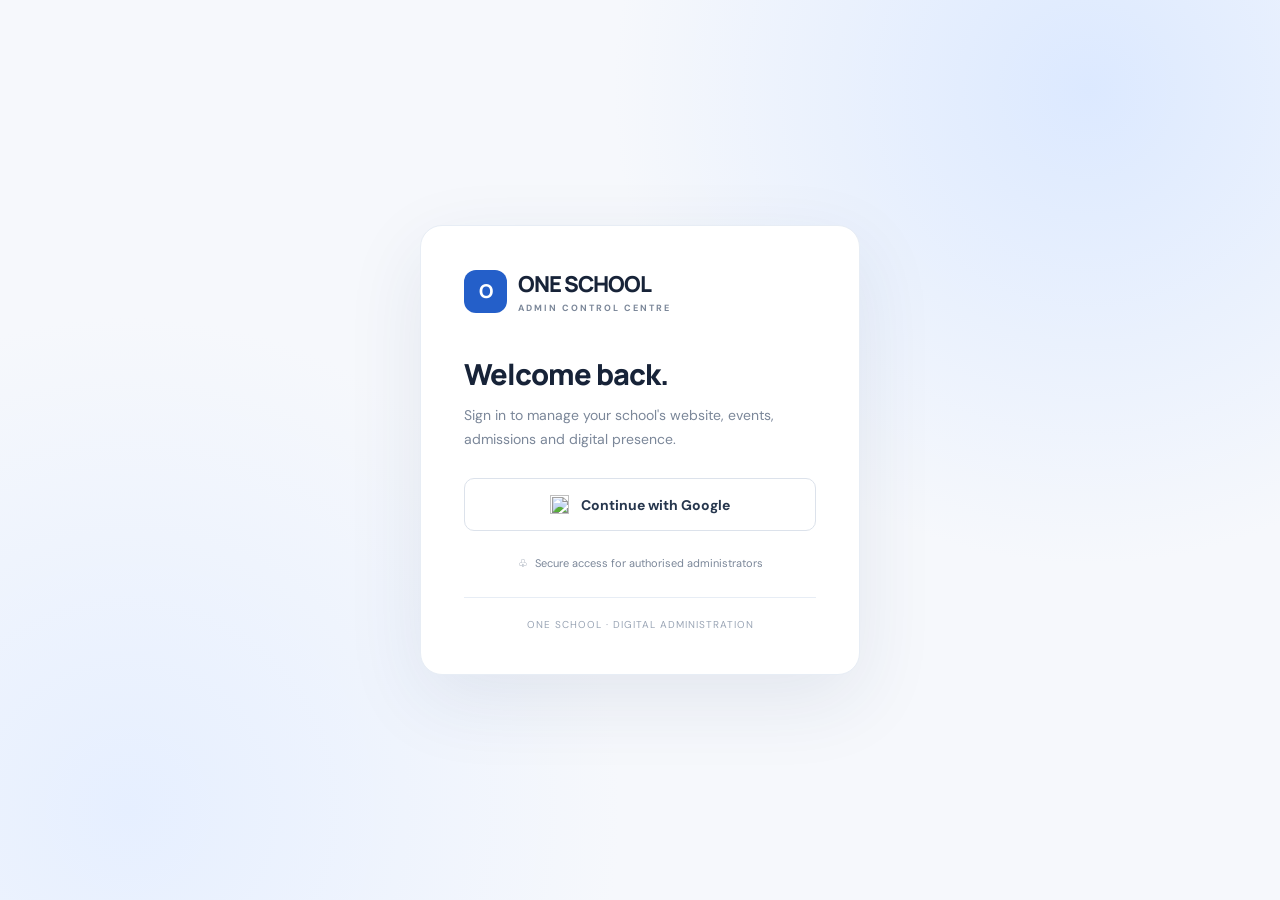
==== admin/index.html @ 5792e5ac "Create index.html" ====
<!DOCTYPE html>
<html lang="en">
<head>
<meta charset="UTF-8">
<meta name="viewport" content="width=device-width, initial-scale=1.0">
<meta name="theme-color" content="#245fc9">
<title>One School | Admin Control Centre</title>

<link rel="preconnect" href="https://fonts.googleapis.com">
<link href="https://fonts.googleapis.com/css2?family=DM+Sans:wght@400;500;600;700;800&family=Manrope:wght@500;600;700;800&display=swap" rel="stylesheet">

<style>
:root {
    --blue:#245fc9;
    --blue2:#3978e8;
    --light:#eaf2ff;
    --bg:#f5f7fb;
    --white:#fff;
    --dark:#172338;
    --muted:#7b8799;
    --border:#e7edf5;
    --green:#159b78;
    --sidebar:265px;
}

* { box-sizing:border-box; margin:0; padding:0; }

body {
    font-family:'DM Sans',sans-serif;
    background:var(--bg);
    color:var(--dark);
}

button { font:inherit; cursor:pointer; }

.hidden { display:none!important; }

/* LOGIN */

#loginScreen {
    min-height:100vh;
    display:flex;
    justify-content:center;
    align-items:center;
    padding:20px;
    background:
      radial-gradient(circle at 85% 10%,#dce9ff,transparent 35%),
      radial-gradient(circle at 10% 90%,#e6efff,transparent 35%),
      #f6f8fc;
}

.login-card {
    background:white;
    width:100%;
    max-width:440px;
    padding:43px;
    border:1px solid var(--border);
    border-radius:22px;
    box-shadow:0 25px 80px rgba(30,55,100,.09);
}

.logo {
    display:flex;
    align-items:center;
    gap:11px;
}

.logo-mark {
    width:43px;
    height:43px;
    background:var(--blue);
    color:white;
    border-radius:12px;
    display:grid;
    place-items:center;
    font-family:Manrope,sans-serif;
    font-weight:800;
    font-size:19px;
}

.logo-name {
    font-family:Manrope,sans-serif;
    font-size:22px;
    font-weight:800;
    letter-spacing:-1px;
}

.logo-caption {
    color:var(--muted);
    font-size:9px;
    letter-spacing:2px;
    margin-top:3px;
    font-weight:700;
}

.login-card h1 {
    font:800 29px Manrope,sans-serif;
    margin-top:40px;
    letter-spacing:-1px;
}

.login-description {
    color:var(--muted);
    font-size:14px;
    line-height:1.7;
    margin:10px 0 27px;
}

.google-btn {
    width:100%;
    height:53px;
    background:white;
    border:1px solid #dce2eb;
    border-radius:10px;
    display:flex;
    justify-content:center;
    align-items:center;
    gap:12px;
    font-size:14px;
    font-weight:700;
    color:#26364d;
    transition:.2s;
}

.google-btn:hover {
    border-color:var(--blue);
    background:#f8faff;
}

.google-btn:disabled {
    opacity:.6;
    cursor:wait;
}

.google-btn img { width:19px;height:19px; }

.login-security {
    display:flex;
    justify-content:center;
    align-items:center;
    gap:7px;
    color:var(--muted);
    font-size:11px;
    margin-top:25px;
}

#loginMessage {
    color:#d33;
    font-size:12px;
    margin-top:15px;
    line-height:1.6;
    text-align:center;
}

.login-footer {
    border-top:1px solid var(--border);
    padding-top:20px;
    margin-top:27px;
    text-align:center;
    color:#9aa5b5;
    font-size:10px;
    letter-spacing:1px;
}

/* APP */

#adminApp { display:none; min-height:100vh; }

.sidebar {
    position:fixed;
    inset:0 auto 0 0;
    width:var(--sidebar);
    background:white;
    border-right:1px solid var(--border);
    z-index:30;
    display:flex;
    flex-direction:column;
    transition:transform .25s;
}

.sidebar-header {
    padding:24px 21px;
    border-bottom:1px solid var(--border);
}

.sidebar-header .logo-mark {
    width:39px;height:39px;
}

.sidebar-header .logo-name { font-size:19px; }

.sidebar-header .logo-caption { font-size:8px; }

.nav-area {
    flex:1;
    overflow-y:auto;
    padding:17px 12px;
}

.nav-heading {
    font-size:10px;
    letter-spacing:1.4px;
    font-weight:800;
    color:#a0aabc;
    padding:17px 12px 9px;
}

.nav-item {
    display:flex;
    align-items:center;
    gap:12px;
    padding:11px 12px;
    border-radius:9px;
    margin-bottom:3px;
    font-size:13px;
    font-weight:600;
    color:#69778c;
    cursor:pointer;
    transition:.2s;
}

.nav-item:hover {
    background:#f5f8fd;
    color:var(--blue);
}

.nav-item.active {
    background:var(--light);
    color:var(--blue);
}

.nav-icon {
    width:21px;
    font-size:17px;
    text-align:center;
}

.sidebar-profile {
    border-top:1px solid var(--border);
    padding:16px;
    display:flex;
    align-items:center;
    gap:10px;
}

.avatar {
    height:39px;
    width:39px;
    border-radius:50%;
    background:var(--light);
    color:var(--blue);
    display:grid;
    place-items:center;
    font-weight:800;
}

.profile-info { flex:1; min-width:0; }

.profile-info strong {
    display:block;
    font-size:12px;
    overflow:hidden;
    text-overflow:ellipsis;
    white-space:nowrap;
}

.profile-info small {
    display:block;
    font-size:10px;
    color:var(--muted);
    margin-top:3px;
    text-transform:capitalize;
}

.logout-btn {
    border:0;
    background:none;
    font-size:19px;
    color:#8a96a8;
}

/* MAIN */

.main {
    margin-left:var(--sidebar);
    min-height:100vh;
}

.topbar {
    position:sticky;
    top:0;
    height:72px;
    background:rgba(255,255,255,.96);
    backdrop-filter:blur(12px);
    border-bottom:1px solid var(--border);
    display:flex;
    justify-content:space-between;
    align-items:center;
    padding:0 32px;
    z-index:15;
}

.topbar-left {
    display:flex;
    align-items:center;
    gap:15px;
}

.page-title {
    font:800 17px Manrope,sans-serif;
}

.topbar-right {
    display:flex;
    align-items:center;
    gap:14px;
}

.connection {
    display:flex;
    align-items:center;
    gap:7px;
    background:#eaf8f3;
    color:var(--green);
    padding:8px 12px;
    border-radius:30px;
    font-size:11px;
    font-weight:700;
}

.connection-dot {
    width:7px;height:7px;
    background:var(--green);
    border-radius:50%;
}

.menu-btn {
    display:none;
    border:0;
    background:none;
    font-size:23px;
}

.content {
    max-width:1500px;
    padding:32px;
    margin:auto;
}

.page { display:none; }
.page.active { display:block; }

.welcome {
    display:flex;
    justify-content:space-between;
    align-items:center;
    gap:20px;
    margin-bottom:28px;
}

.welcome h1 {
    font:800 26px Manrope,sans-serif;
    letter-spacing:-1px;
}

.welcome p {
    color:var(--muted);
    font-size:13px;
    margin-top:7px;
}

.date-box {
    background:white;
    border:1px solid var(--border);
    padding:11px 15px;
    border-radius:9px;
    color:var(--muted);
    font-size:12px;
}

/* DASHBOARD */

.stats {
    display:grid;
    grid-template-columns:repeat(4,1fr);
    gap:16px;
    margin-bottom:22px;
}

.stat-card {
    background:white;
    border:1px solid var(--border);
    border-radius:13px;
    padding:20px;
}

.stat-head {
    display:flex;
    justify-content:space-between;
    align-items:center;
    color:var(--muted);
    font-size:12px;
}

.stat-icon {
    width:39px;height:39px;
    display:grid;
    place-items:center;
    border-radius:10px;
    background:var(--light);
    font-size:18px;
}

.stat-card h2 {
    font:800 25px Manrope,sans-serif;
    margin-top:19px;
}

.stat-card p {
    color:var(--muted);
    font-size:11px;
    margin-top:5px;
}

.panel {
    background:white;
    border:1px solid var(--border);
    border-radius:13px;
    padding:23px;
    margin-bottom:20px;
}

.panel-title {
    font:800 16px Manrope,sans-serif;
}

.panel-subtitle {
    color:var(--muted);
    font-size:12px;
    margin-top:6px;
    line-height:1.6;
}

.quick-grid {
    display:grid;
    grid-template-columns:repeat(4,1fr);
    gap:13px;
    margin-top:21px;
}

.quick-action {
    text-align:left;
    background:white;
    border:1px solid var(--border);
    border-radius:10px;
    padding:17px;
    transition:.2s;
}

.quick-action:hover {
    border-color:var(--blue);
    transform:translateY(-2px);
}

.quick-action .symbol {
    font-size:23px;
    margin-bottom:13px;
}

.quick-action strong {
    display:block;
    font-size:13px;
}

.quick-action small {
    display:block;
    color:var(--muted);
    font-size:11px;
    margin-top:5px;
}

.welcome-banner {
    background:linear-gradient(115deg,#174b9e,#3978e8);
    color:white;
    padding:26px;
    border-radius:14px;
    margin-bottom:22px;
    display:flex;
    justify-content:space-between;
    align-items:center;
    gap:15px;
}

.welcome-banner h2 {
    font:800 20px Manrope,sans-serif;
}

.welcome-banner p {
    font-size:12px;
    opacity:.85;
    margin-top:8px;
    line-height:1.6;
}

.banner-symbol {
    font-size:47px;
    opacity:.8;
}

/* MODULES */

.module-header {
    display:flex;
    justify-content:space-between;
    align-items:flex-start;
    gap:15px;
    margin-bottom:20px;
}

.module-header h1 {
    font:800 24px Manrope,sans-serif;
}

.module-header p {
    color:var(--muted);
    font-size:13px;
    margin-top:7px;
    line-height:1.6;
}

.module-info {
    background:#f7f9fc;
    border:1px dashed #cbd6e6;
    padding:35px 20px;
    border-radius:12px;
    text-align:center;
    margin-top:20px;
}

.module-info .symbol {
    font-size:35px;
    margin-bottom:13px;
}

.module-info h3 {
    font:700 16px Manrope,sans-serif;
    margin-bottom:8px;
}

.module-info p {
    color:var(--muted);
    font-size:12px;
    line-height:1.7;
    max-width:490px;
    margin:auto;
}

.module-tag {
    display:inline-block;
    background:var(--light);
    color:var(--blue);
    padding:6px 10px;
    border-radius:6px;
    font-size:10px;
    font-weight:800;
    margin-top:15px;
}

.overlay {
    display:none;
}

/* TOAST */

#toast {
    position:fixed;
    bottom:25px;
    right:25px;
    z-index:100;
    background:#172338;
    color:white;
    padding:13px 18px;
    border-radius:9px;
    font-size:12px;
    opacity:0;
    transform:translateY(10px);
    transition:.2s;
    pointer-events:none;
}

#toast.show {
    opacity:1;
    transform:translateY(0);
}

@media(max-width:1100px) {
    .stats { grid-template-columns:repeat(2,1fr); }
    .quick-grid { grid-template-columns:repeat(2,1fr); }
}

@media(max-width:760px) {
    .sidebar {
        transform:translateX(-100%);
    }

    .sidebar.open {
        transform:translateX(0);
    }

    .overlay.show {
        display:block;
        position:fixed;
        inset:0;
        background:rgba(15,25,45,.45);
        z-index:25;
    }

    .main { margin-left:0; }

    .menu-btn { display:block; }

    .topbar { padding:0 16px; }

    .content { padding:22px 15px; }

    .welcome {
        flex-direction:column;
        align-items:flex-start;
    }

    .welcome h1 { font-size:23px; }

    .stats { gap:10px; }

    .stat-card { padding:15px; }

    .stat-card h2 { font-size:21px; }

    .quick-grid { gap:9px; }

    .quick-action { padding:13px; }

    .login-card { padding:30px 22px; }
}

@media(max-width:390px) {
    .stats { grid-template-columns:1fr; }
    .quick-grid { grid-template-columns:1fr 1fr; }
    .connection { font-size:9px;padding:7px; }
}
</style>
</head>

<body>

<!-- LOGIN -->

<section id="loginScreen">

    <div class="login-card">

        <div class="logo">
            <div class="logo-mark">O</div>
            <div>
                <div class="logo-name">ONE SCHOOL</div>
                <div class="logo-caption">ADMIN CONTROL CENTRE</div>
            </div>
        </div>

        <h1>Welcome back.</h1>

        <p class="login-description">
            Sign in to manage your school's website,
            events, admissions and digital presence.
        </p>

        <button class="google-btn" id="googleLogin">
            <img src="https://www.gstatic.com/firebasejs/ui/2.0.0/images/auth/google.svg" alt="">
            Continue with Google
        </button>

        <div id="loginMessage" role="alert"></div>

        <div class="login-security">
            <span>♧</span>
            Secure access for authorised administrators
        </div>

        <div class="login-footer">
            ONE SCHOOL · DIGITAL ADMINISTRATION
        </div>

    </div>

</section>


<!-- ADMIN APPLICATION -->

<div id="adminApp">

    <div class="overlay" id="overlay"></div>

    <aside class="sidebar" id="sidebar">

        <div class="sidebar-header">
            <div class="logo">
                <div class="logo-mark">O</div>
                <div>
                    <div class="logo-name">ONE SCHOOL</div>
                    <div class="logo-caption">ADMIN CONTROL CENTRE</div>
                </div>
            </div>
        </div>

        <nav class="nav-area">

            <div class="nav-heading">Overview</div>

            <div class="nav-item active" data-page="dashboard">
                <span class="nav-icon">▦</span> Dashboard
            </div>

            <div class="nav-heading">Website Management</div>

            <div class="nav-item" data-page="homepage">
                <span class="nav-icon">⌂</span> Homepage Manager
            </div>

            <div class="nav-item" data-page="banners">
                <span class="nav-icon">▧</span> Banners & Sliders
            </div>

            <div class="nav-item" data-page="events">
                <span class="nav-icon">◷</span> Events Manager
            </div>

            <div class="nav-item" data-page="gallery">
                <span class="nav-icon">▤</span> Photo & Video Gallery
            </div>

            <div class="nav-item" data-page="about">
                <span class="nav-icon">◎</span> About School
            </div>

            <div class="nav-item" data-page="academics">
                <span class="nav-icon">▣</span> Academics
            </div>

            <div class="nav-item" data-page="facilities">
                <span class="nav-icon">⌂</span> Facilities
            </div>

            <div class="nav-item" data-page="admissions">
                <span class="nav-icon">✎</span> Admissions
            </div>

            <div class="nav-item" data-page="staff">
                <span class="nav-icon">♙</span> Staff & Leadership
            </div>

            <div class="nav-item" data-page="announcements">
                <span class="nav-icon">◉</span> Announcements
            </div>

            <div class="nav-heading">Administration</div>

            <div class="nav-item" data-page="enquiries">
                <span class="nav-icon">✉</span> Enquiries
            </div>

            <div class="nav-item" data-page="contact">
                <span class="nav-icon">☎</span> Contact Details
            </div>

            <div class="nav-item" data-page="settings">
                <span class="nav-icon">⚙</span> Website Settings
            </div>

            <div class="nav-item" data-page="admins">
                <span class="nav-icon">♙</span> Admin & Permissions
            </div>

        </nav>

        <div class="sidebar-profile">

            <div class="avatar" id="avatar">A</div>

            <div class="profile-info">
                <strong id="adminName">Administrator</strong>
                <small id="adminRole">Super Admin</small>
            </div>

            <button class="logout-btn" id="logoutBtn" title="Sign out">
                ↪
            </button>

        </div>

    </aside>


    <main class="main">

        <header class="topbar">

            <div class="topbar-left">
                <button class="menu-btn" id="menuBtn">☰</button>
                <div class="page-title" id="pageTitle">Dashboard</div>
            </div>

            <div class="topbar-right">
                <div class="connection">
                    <span class="connection-dot"></span>
                    Firebase Connected
                </div>
            </div>

        </header>


        <div class="content">

            <!-- DASHBOARD -->

            <section class="page active" id="page-dashboard">

                <div class="welcome">
                    <div>
                        <h1 id="welcomeText">Welcome, Administrator.</h1>
                        <p>Here is your One School digital control centre.</p>
                    </div>

                    <div class="date-box" id="todayDate"></div>
                </div>

                <div class="welcome-banner">
                    <div>
                        <h2>Your school. Your digital command centre.</h2>
                        <p>
                            Manage website content, photographs, events,
                            admissions and announcements from one place.
                        </p>
                    </div>
                    <div class="banner-symbol">✦</div>
                </div>

                <div class="stats">

                    <div class="stat-card">
                        <div class="stat-head">
                            Website Modules
                            <span class="stat-icon">▦</span>
                        </div>
                        <h2>15</h2>
                        <p>Management sections planned</p>
                    </div>

                    <div class="stat-card">
                        <div class="stat-head">
                            Published Events
                            <span class="stat-icon">◷</span>
                        </div>
                        <h2>—</h2>
                        <p>Live database count not connected yet</p>
                    </div>

                    <div class="stat-card">
                        <div class="stat-head">
                            Applications
                            <span class="stat-icon">✉</span>
                        </div>
                        <h2>—</h2>
                        <p>Live database count not connected yet</p>
                    </div>

                    <div class="stat-card">
                        <div class="stat-head">
                            Administrator
                            <span class="stat-icon">♙</span>
                        </div>
                        <h2 style="font-size:18px">Verified</h2>
                        <p>Google identity and role verified</p>
                    </div>

                </div>

                <div class="panel">

                    <div class="panel-title">Quick Actions</div>
                    <div class="panel-subtitle">
                        Access your frequently used management modules.
                    </div>

                    <div class="quick-grid">

                        <button class="quick-action" data-open="homepage">
                            <div class="symbol">⌂</div>
                            <strong>Edit Homepage</strong>
                            <small>Manage homepage content</small>
                        </button>

                        <button class="quick-action" data-open="banners">
                            <div class="symbol">▧</div>
                            <strong>Add Banner</strong>
                            <small>Manage website sliders</small>
                        </button>

                        <button class="quick-action" data-open="events">
                            <div class="symbol">◷</div>
                            <strong>Add Event</strong>
                            <small>Publish school events</small>
                        </button>

                        <button class="quick-action" data-open="gallery">
                            <div class="symbol">▤</div>
                            <strong>Photo Gallery</strong>
                            <small>Manage photographs</small>
                        </button>

                    </div>

                </div>

                <div class="panel">
                    <div class="panel-title">Website Control Status</div>
                    <div class="panel-subtitle">
                        The admin foundation is active. Each content module
                        will be connected to Firestore as we develop it.
                    </div>

                    <div class="module-info">
                        <div class="symbol">⚙</div>
                        <h3>Admin foundation is ready</h3>
                        <p>
                            Your administrator identity is verified.
                            The next stage is connecting individual website
                            managers to the database.
                        </p>
                    </div>
                </div>

            </section>


            <!-- MODULES -->

            <section class="page" id="page-homepage">
                <div class="module-header">
                    <div>
                        <h1>Homepage Manager</h1>
                        <p>Control the content displayed on the public homepage.</p>
                    </div>
                </div>
                <div class="panel">
                    <div class="module-info">
                        <div class="symbol">⌂</div>
                        <h3>Homepage Content Control</h3>
                        <p>Hero heading, description, banner, sliders, about section,
                        principal's message, featured facilities and section ordering.</p>
                        <span class="module-tag">NEXT DEVELOPMENT MODULE</span>
                    </div>
                </div>
            </section>

            <section class="page" id="page-banners">
                <div class="module-header">
                    <div>
                        <h1>Banners & Sliders</h1>
                        <p>Manage promotional banners across the website.</p>
                    </div>
                </div>
                <div class="panel">
                    <div class="module-info">
                        <div class="symbol">▧</div>
                        <h3>Banner Management</h3>
                        <p>Upload images through ImgBB, add headings, links,
                        descriptions, ordering and publication status.</p>
                        <span class="module-tag">IMG BB INTEGRATION PLANNED</span>
                    </div>
                </div>
            </section>

            <section class="page" id="page-events">
                <div class="module-header">
                    <div>
                        <h1>Events Manager</h1>
                        <p>Create, edit and publish school events.</p>
                    </div>
                </div>
                <div class="panel">
                    <div class="module-info">
                        <div class="symbol">◷</div>
                        <h3>School Events</h3>
                        <p>Event title, description, date, venue, banner,
                        multiple photographs and publication status.</p>
                    </div>
                </div>
            </section>

            <section class="page" id="page-gallery">
                <div class="module-header">
                    <div>
                        <h1>Photo & Video Gallery</h1>
                        <p>Organise school memories and activities.</p>
                    </div>
                </div>
                <div class="panel">
                    <div class="module-info">
                        <div class="symbol">▤</div>
                        <h3>Gallery Management</h3>
                        <p>Create albums, upload photographs, add captions,
                        categories and video links.</p>
                    </div>
                </div>
            </section>

            <section class="page" id="page-about">
                <div class="module-header">
                    <div>
                        <h1>About School</h1>
                        <p>Manage your school's identity and introduction.</p>
                    </div>
                </div>
                <div class="panel">
                    <div class="module-info">
                        <div class="symbol">◎</div>
                        <h3>About One School</h3>
                        <p>History, vision, mission, chairman's message,
                        principal's message and leadership information.</p>
                    </div>
                </div>
            </section>

            <section class="page" id="page-academics">
                <div class="module-header">
                    <div>
                        <h1>Academics Manager</h1>
                        <p>Manage curriculum and academic information.</p>
                    </div>
                </div>
                <div class="panel">
                    <div class="module-info">
                        <div class="symbol">▣</div>
                        <h3>Academic Programmes</h3>
                        <p>Classes, grades, curriculum, subjects,
                        programmes and examination information.</p>
                    </div>
                </div>
            </section>

            <section class="page" id="page-facilities">
                <div class="module-header">
                    <div>
                        <h1>Facilities Manager</h1>
                        <p>Showcase your school's infrastructure.</p>
                    </div>
                </div>
                <div class="panel">
                    <div class="module-info">
                        <div class="symbol">⌂</div>
                        <h3>School Facilities</h3>
                        <p>Classrooms, laboratories, library, sports,
                        transport and other facilities with photographs.</p>
                    </div>
                </div>
            </section>

            <section class="page" id="page-admissions">
                <div class="module-header">
                    <div>
                        <h1>Admissions Manager</h1>
                        <p>Control the public admission information.</p>
                    </div>
                </div>
                <div class="panel">
                    <div class="module-info">
                        <div class="symbol">✎</div>
                        <h3>Admission Settings</h3>
                        <p>Academic year, eligibility, important dates,
                        application instructions and form settings.</p>
                    </div>
                </div>
            </section>

            <section class="page" id="page-staff">
                <div class="module-header">
                    <div>
                        <h1>Staff & Leadership</h1>
                        <p>Manage school leadership and staff profiles.</p>
                    </div>
                </div>
                <div class="panel">
                    <div class="module-info">
                        <div class="symbol">♙</div>
                        <h3>Staff Profiles</h3>
                        <p>Names, photographs, designations,
                        qualifications and display order.</p>
                    </div>
                </div>
            </section>

            <section class="page" id="page-announcements">
                <div class="module-header">
                    <div>
                        <h1>Announcements</h1>
                        <p>Publish important school communications.</p>
                    </div>
                </div>
                <div class="panel">
                    <div class="module-info">
                        <div class="symbol">◉</div>
                        <h3>School Notices & Circulars</h3>
                        <p>Holiday notices, examination announcements,
                        circulars and important updates.</p>
                    </div>
                </div>
            </section>

            <section class="page" id="page-enquiries">
                <div class="module-header">
                    <div>
                        <h1>Enquiries & Applications</h1>
                        <p>Manage parent enquiries and admission applications.</p>
                    </div>
                </div>
                <div class="panel">
                    <div class="module-info">
                        <div class="symbol">✉</div>
                        <h3>Enquiry Management</h3>
                        <p>Application records, parent contact information,
                        follow-up status and admission progress.</p>
                    </div>
                </div>
            </section>

            <section class="page" id="page-contact">
                <div class="module-header">
                    <div>
                        <h1>Contact Details</h1>
                        <p>Manage public school contact information.</p>
                    </div>
                </div>
                <div class="panel">
                    <div class="module-info">
                        <div class="symbol">☎</div>
                        <h3>School Contact Information</h3>
                        <p>Address, telephone, email, map location,
                        office timings and social media links.</p>
                    </div>
                </div>
            </section>

            <section class="page" id="page-settings">
                <div class="module-header">
                    <div>
                        <h1>Website Settings</h1>
                        <p>Manage global website configuration.</p>
                    </div>
                </div>
                <div class="panel">
                    <div class="module-info">
                        <div class="symbol">⚙</div>
                        <h3>Global Settings</h3>
                        <p>School logo, website title, SEO, footer,
                        favicon and social sharing information.</p>
                    </div>
                </div>
            </section>

            <section class="page" id="page-admins">
                <div class="module-header">
                    <div>
                        <h1>Admin & Permissions</h1>
                        <p>Manage authorised administrators.</p>
                    </div>
                </div>
                <div class="panel">
                    <div class="module-info">
                        <div class="symbol">♙</div>
                        <h3>Administrator Access</h3>
                        <p>Super Admin, Principal, Office Admin,
                        Content Editor and permissions.</p>
                    </div>
                </div>
            </section>

        </div>
    </main>

</div>

<div id="toast"></div>


<!-- FIREBASE AUTHENTICATION -->

<script type="module">

import {
    GoogleAuthProvider,
    signInWithPopup,
    signInWithRedirect,
    getRedirectResult,
    setPersistence,
    browserLocalPersistence,
    onAuthStateChanged,
    signOut
} from "https://www.gstatic.com/firebasejs/12.1.0/firebase-auth.js";

import {
    doc,
    getDoc
} from "https://www.gstatic.com/firebasejs/12.1.0/firebase-firestore.js";

import { auth, db } from "../firebase.js";

const ADMIN_EMAIL = "admin.svtbest@gmail.com";

const provider = new GoogleAuthProvider();
provider.setCustomParameters({
    login_hint: ADMIN_EMAIL
});

const loginScreen = document.getElementById("loginScreen");
const adminApp = document.getElementById("adminApp");
const loginButton = document.getElementById("googleLogin");
const loginMessage = document.getElementById("loginMessage");

let authReady = false;
let verificationRunning = false;
let verificationUserId = null;

function showLogin() {
    loginScreen.style.display = "flex";
    adminApp.style.display = "none";
}

function showApp() {
    loginScreen.style.display = "none";
    adminApp.style.display = "block";
}

function showError(message) {
    loginMessage.textContent = message;
}

function toast(message) {
    const el = document.getElementById("toast");
    el.textContent = message;
    el.classList.add("show");

    setTimeout(() => el.classList.remove("show"), 2800);
}

async function verifyAdmin(user) {

    if (!user || !user.email) {
        throw new Error("Unable to identify your Google account.");
    }

    if (user.email.toLowerCase() !== ADMIN_EMAIL) {
        throw new Error(
            "Access denied. Only " + ADMIN_EMAIL + " is authorised."
        );
    }

    const profileRef = doc(db, "users", user.uid);
    const profileSnap = await getDoc(profileRef);

    if (!profileSnap.exists()) {
        throw new Error(
            "Your Google account is not registered as an administrator. " +
            "Ask the database administrator to create your users/" +
            user.uid + " profile."
        );
    }

    const profile = profileSnap.data();

    if (
        profile.email &&
        profile.email.toLowerCase() !== ADMIN_EMAIL
    ) {
        throw new Error("Administrator email does not match.");
    }

    if (profile.role !== "super_admin") {
        throw new Error("Super Admin permission is required.");
    }

    if (profile.isActive !== true) {
        throw new Error("This administrator account is inactive.");
    }

    return profile;
}

function renderAdmin(user, profile) {

    const name = profile.name || "School Administrator";

    document.getElementById("adminName").textContent = name;
    document.getElementById("adminRole").textContent = "Super Admin";
    document.getElementById("avatar").textContent =
        name.charAt(0).toUpperCase();

    document.getElementById("welcomeText").textContent =
        "Welcome, " + name + ".";

    showApp();
}

async function rejectSession(message) {

    showLogin();
    showError(message);

    if (auth.currentUser) {
        await signOut(auth).catch(console.error);
    }
}


// GOOGLE LOGIN

loginButton.addEventListener("click", async () => {

    loginButton.disabled = true;
    loginButton.innerHTML = "Connecting to Google...";
    showError("");

    try {

        await setPersistence(auth, browserLocalPersistence);

        await signInWithPopup(auth, provider);

        // onAuthStateChanged verifies the account and opens dashboard.

    } catch (error) {

        console.error("Google sign-in:", error);

        if (
            error.code === "auth/popup-blocked" ||
            error.code === "auth/operation-not-supported-in-this-environment"
        ) {
            try {
                await signInWithRedirect(auth, provider);
                return;
            } catch (redirectError) {
                console.error(redirectError);
                showError(redirectError.message);
            }
        } else if (error.code === "auth/popup-closed-by-user") {
            showError("Sign-in was cancelled. Please try again.");
        } else {
            showError(error.message || "Google login failed.");
        }

    } finally {

        loginButton.disabled = false;

        loginButton.innerHTML = `
            <img src="https://www.gstatic.com/firebasejs/ui/2.0.0/images/auth/google.svg" alt="">
            Continue with Google
        `;

    }

});


// HANDLE REDIRECT LOGIN RESULT

try {
    await getRedirectResult(auth);
} catch (error) {
    console.error("Google redirect result:", error);
    showError(error.message || "Google login failed.");
}


// RESTORE EXISTING LOGIN SESSION

onAuthStateChanged(auth, async (user) => {

    if (!user) {
        verificationUserId = null;
        verificationRunning = false;
        showLogin();
        return;
    }

    if (verificationUserId === user.uid && verificationRunning) {
        return;
    }

    verificationUserId = user.uid;
    verificationRunning = true;

    loginButton.disabled = true;

    try {

        const profile = await verifyAdmin(user);

        // Ensure the same account is still signed in.
        if (auth.currentUser?.uid !== user.uid) return;

        renderAdmin(user, profile);

    } catch (error) {

        console.error("Admin verification:", error);

        if (auth.currentUser?.uid === user.uid) {
            await rejectSession(error.message);
        }

    } finally {

        verificationRunning = false;
        authReady = true;
        loginButton.disabled = false;

    }

});


// LOGOUT

document.getElementById("logoutBtn").addEventListener("click", async () => {

    try {

        await signOut(auth);
        showLogin();
        toast("You have signed out.");

    } catch (error) {

        console.error(error);
        toast("Unable to sign out. Try again.");

    }

});


// PAGE NAVIGATION

const titles = {
    dashboard:"Dashboard",
    homepage:"Homepage Manager",
    banners:"Banners & Sliders",
    events:"Events Manager",
    gallery:"Photo & Video Gallery",
    about:"About School",
    academics:"Academics Manager",
    facilities:"Facilities Manager",
    admissions:"Admissions Manager",
    staff:"Staff & Leadership",
    announcements:"Announcements",
    enquiries:"Enquiries & Applications",
    contact:"Contact Details",
    settings:"Website Settings",
    admins:"Admin & Permissions"
};

function openPage(name) {

    if (!auth.currentUser) return;

    document.querySelectorAll(".page").forEach(page => {
        page.classList.toggle(
            "active",
            page.id === "page-" + name
        );
    });

    document.querySelectorAll(".nav-item").forEach(item => {
        item.classList.toggle(
            "active",
            item.dataset.page === name
        );
    });

    document.getElementById("pageTitle").textContent =
        titles[name] || "Dashboard";

    closeSidebar();

}

document.querySelectorAll(".nav-item").forEach(item => {

    item.addEventListener("click", () => {
        openPage(item.dataset.page);
    });

});

document.querySelectorAll("[data-open]").forEach(button => {

    button.addEventListener("click", () => {
        openPage(button.dataset.open);
    });

});


// MOBILE SIDEBAR

function closeSidebar() {
    document.getElementById("sidebar").classList.remove("open");
    document.getElementById("overlay").classList.remove("show");
}

document.getElementById("menuBtn").addEventListener("click", () => {
    document.getElementById("sidebar").classList.add("open");
    document.getElementById("overlay").classList.add("show");
});

document.getElementById("overlay").addEventListener("click", closeSidebar);


// DATE

document.getElementById("todayDate").textContent =
    new Date().toLocaleDateString("en-IN", {
        weekday:"long",
        day:"numeric",
        month:"long",
        year:"numeric"
    });

</script>

</body>
</html>
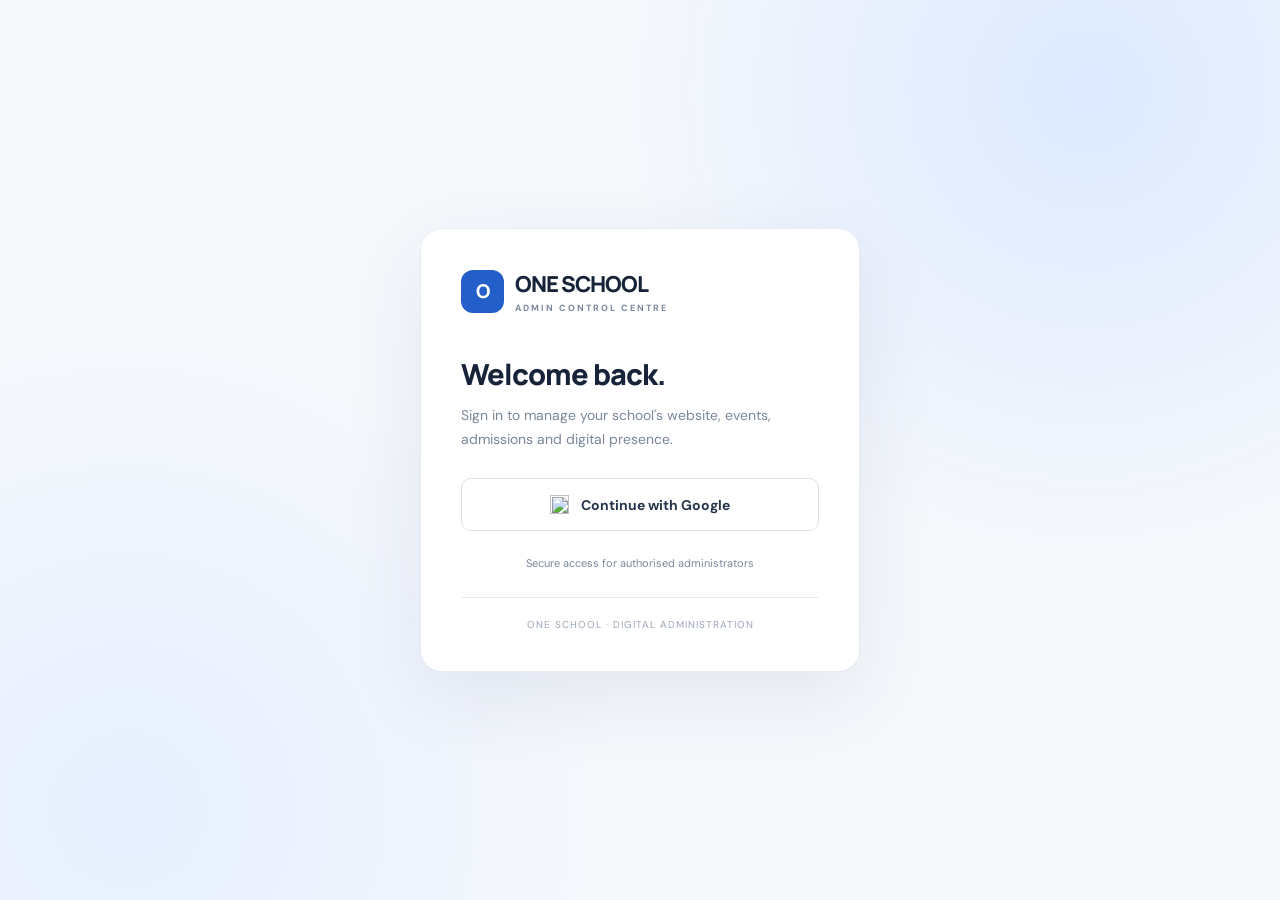
==== commit 590777a2: "Update index.html" ====
--- a/admin/index.html
+++ b/admin/index.html
@@ -12,1535 +12,641 @@
 
 <style>
 :root {
-    --blue:#245fc9;
-    --blue2:#3978e8;
-    --light:#eaf2ff;
-    --bg:#f5f7fb;
-    --white:#fff;
-    --dark:#172338;
-    --muted:#7b8799;
-    --border:#e7edf5;
-    --green:#159b78;
-    --sidebar:265px;
-}
-
-* { box-sizing:border-box; margin:0; padding:0; }
-
-body {
-    font-family:'DM Sans',sans-serif;
-    background:var(--bg);
-    color:var(--dark);
-}
-
-button { font:inherit; cursor:pointer; }
-
-.hidden { display:none!important; }
+  --blue:#245fc9;
+  --blue2:#3978e8;
+  --light:#eaf2ff;
+  --bg:#f5f7fb;
+  --white:#fff;
+  --dark:#172338;
+  --muted:#7b8799;
+  --border:#e7edf5;
+  --green:#159b78;
+  --red:#d33;
+  --sidebar:260px;
+}
+*{box-sizing:border-box;margin:0;padding:0}
+body{font-family:'DM Sans',sans-serif;background:var(--bg);color:var(--dark)}
+button{font:inherit;cursor:pointer}
+.hidden{display:none!important}
 
 /* LOGIN */
-
-#loginScreen {
-    min-height:100vh;
-    display:flex;
-    justify-content:center;
-    align-items:center;
-    padding:20px;
-    background:
-      radial-gradient(circle at 85% 10%,#dce9ff,transparent 35%),
-      radial-gradient(circle at 10% 90%,#e6efff,transparent 35%),
-      #f6f8fc;
-}
-
-.login-card {
-    background:white;
-    width:100%;
-    max-width:440px;
-    padding:43px;
-    border:1px solid var(--border);
-    border-radius:22px;
-    box-shadow:0 25px 80px rgba(30,55,100,.09);
-}
-
-.logo {
-    display:flex;
-    align-items:center;
-    gap:11px;
-}
-
-.logo-mark {
-    width:43px;
-    height:43px;
-    background:var(--blue);
-    color:white;
-    border-radius:12px;
-    display:grid;
-    place-items:center;
-    font-family:Manrope,sans-serif;
-    font-weight:800;
-    font-size:19px;
-}
-
-.logo-name {
-    font-family:Manrope,sans-serif;
-    font-size:22px;
-    font-weight:800;
-    letter-spacing:-1px;
-}
-
-.logo-caption {
-    color:var(--muted);
-    font-size:9px;
-    letter-spacing:2px;
-    margin-top:3px;
-    font-weight:700;
-}
-
-.login-card h1 {
-    font:800 29px Manrope,sans-serif;
-    margin-top:40px;
-    letter-spacing:-1px;
-}
-
-.login-description {
-    color:var(--muted);
-    font-size:14px;
-    line-height:1.7;
-    margin:10px 0 27px;
-}
-
-.google-btn {
-    width:100%;
-    height:53px;
-    background:white;
-    border:1px solid #dce2eb;
-    border-radius:10px;
-    display:flex;
-    justify-content:center;
-    align-items:center;
-    gap:12px;
-    font-size:14px;
-    font-weight:700;
-    color:#26364d;
-    transition:.2s;
-}
-
-.google-btn:hover {
-    border-color:var(--blue);
-    background:#f8faff;
-}
-
-.google-btn:disabled {
-    opacity:.6;
-    cursor:wait;
-}
-
-.google-btn img { width:19px;height:19px; }
-
-.login-security {
-    display:flex;
-    justify-content:center;
-    align-items:center;
-    gap:7px;
-    color:var(--muted);
-    font-size:11px;
-    margin-top:25px;
-}
-
-#loginMessage {
-    color:#d33;
-    font-size:12px;
-    margin-top:15px;
-    line-height:1.6;
-    text-align:center;
-}
-
-.login-footer {
-    border-top:1px solid var(--border);
-    padding-top:20px;
-    margin-top:27px;
-    text-align:center;
-    color:#9aa5b5;
-    font-size:10px;
-    letter-spacing:1px;
+#loginScreen{
+  min-height:100vh;display:flex;justify-content:center;
+  align-items:center;padding:20px;
+  background:radial-gradient(circle at 85% 10%,#dce9ff,transparent 35%),
+  radial-gradient(circle at 10% 90%,#e6efff,transparent 35%),#f6f8fc;
+}
+.login-card{
+  background:white;width:100%;max-width:440px;padding:40px;
+  border:1px solid var(--border);border-radius:22px;
+  box-shadow:0 25px 80px rgba(30,55,100,.09);
+}
+.logo{display:flex;align-items:center;gap:11px}
+.logo-mark{
+  width:43px;height:43px;background:var(--blue);color:white;
+  border-radius:12px;display:grid;place-items:center;
+  font-family:Manrope;font-weight:800;font-size:19px;
+}
+.logo-name{font-family:Manrope;font-size:22px;font-weight:800;letter-spacing:-1px}
+.logo-caption{color:var(--muted);font-size:9px;letter-spacing:2px;margin-top:3px;font-weight:700}
+.login-card h1{font:800 29px Manrope;margin-top:40px;letter-spacing:-1px}
+.login-description{color:var(--muted);font-size:14px;line-height:1.7;margin:10px 0 27px}
+.google-btn{
+  width:100%;height:53px;background:white;border:1px solid #dce2eb;
+  border-radius:10px;display:flex;justify-content:center;align-items:center;
+  gap:12px;font-size:14px;font-weight:700;color:#26364d;
+}
+.google-btn:hover{border-color:var(--blue);background:#f8faff}
+.google-btn:disabled{opacity:.6;cursor:wait}
+.google-btn img{width:19px;height:19px}
+#loginMessage{
+  color:var(--red);font-size:12px;margin-top:15px;
+  line-height:1.6;white-space:pre-wrap;overflow-wrap:anywhere;
+}
+.login-security{text-align:center;color:var(--muted);font-size:11px;margin-top:25px}
+.login-footer{
+  border-top:1px solid var(--border);padding-top:20px;
+  margin-top:27px;text-align:center;color:#9aa5b5;font-size:10px;letter-spacing:1px;
 }
 
 /* APP */
-
-#adminApp { display:none; min-height:100vh; }
-
-.sidebar {
-    position:fixed;
-    inset:0 auto 0 0;
-    width:var(--sidebar);
-    background:white;
-    border-right:1px solid var(--border);
-    z-index:30;
-    display:flex;
-    flex-direction:column;
-    transition:transform .25s;
-}
-
-.sidebar-header {
-    padding:24px 21px;
-    border-bottom:1px solid var(--border);
-}
-
-.sidebar-header .logo-mark {
-    width:39px;height:39px;
-}
-
-.sidebar-header .logo-name { font-size:19px; }
-
-.sidebar-header .logo-caption { font-size:8px; }
-
-.nav-area {
-    flex:1;
-    overflow-y:auto;
-    padding:17px 12px;
-}
-
-.nav-heading {
-    font-size:10px;
-    letter-spacing:1.4px;
-    font-weight:800;
-    color:#a0aabc;
-    padding:17px 12px 9px;
-}
-
-.nav-item {
-    display:flex;
-    align-items:center;
-    gap:12px;
-    padding:11px 12px;
-    border-radius:9px;
-    margin-bottom:3px;
-    font-size:13px;
-    font-weight:600;
-    color:#69778c;
-    cursor:pointer;
-    transition:.2s;
-}
-
-.nav-item:hover {
-    background:#f5f8fd;
-    color:var(--blue);
-}
-
-.nav-item.active {
-    background:var(--light);
-    color:var(--blue);
-}
-
-.nav-icon {
-    width:21px;
-    font-size:17px;
-    text-align:center;
-}
-
-.sidebar-profile {
-    border-top:1px solid var(--border);
-    padding:16px;
-    display:flex;
-    align-items:center;
-    gap:10px;
-}
-
-.avatar {
-    height:39px;
-    width:39px;
-    border-radius:50%;
-    background:var(--light);
-    color:var(--blue);
-    display:grid;
-    place-items:center;
-    font-weight:800;
-}
-
-.profile-info { flex:1; min-width:0; }
-
-.profile-info strong {
-    display:block;
-    font-size:12px;
-    overflow:hidden;
-    text-overflow:ellipsis;
-    white-space:nowrap;
-}
-
-.profile-info small {
-    display:block;
-    font-size:10px;
-    color:var(--muted);
-    margin-top:3px;
-    text-transform:capitalize;
-}
-
-.logout-btn {
-    border:0;
-    background:none;
-    font-size:19px;
-    color:#8a96a8;
-}
-
-/* MAIN */
-
-.main {
-    margin-left:var(--sidebar);
-    min-height:100vh;
-}
-
-.topbar {
-    position:sticky;
-    top:0;
-    height:72px;
-    background:rgba(255,255,255,.96);
-    backdrop-filter:blur(12px);
-    border-bottom:1px solid var(--border);
-    display:flex;
-    justify-content:space-between;
-    align-items:center;
-    padding:0 32px;
-    z-index:15;
-}
-
-.topbar-left {
-    display:flex;
-    align-items:center;
-    gap:15px;
-}
-
-.page-title {
-    font:800 17px Manrope,sans-serif;
-}
-
-.topbar-right {
-    display:flex;
-    align-items:center;
-    gap:14px;
-}
-
-.connection {
-    display:flex;
-    align-items:center;
-    gap:7px;
-    background:#eaf8f3;
-    color:var(--green);
-    padding:8px 12px;
-    border-radius:30px;
-    font-size:11px;
-    font-weight:700;
-}
-
-.connection-dot {
-    width:7px;height:7px;
-    background:var(--green);
-    border-radius:50%;
-}
-
-.menu-btn {
-    display:none;
-    border:0;
-    background:none;
-    font-size:23px;
-}
-
-.content {
-    max-width:1500px;
-    padding:32px;
-    margin:auto;
-}
-
-.page { display:none; }
-.page.active { display:block; }
-
-.welcome {
-    display:flex;
-    justify-content:space-between;
-    align-items:center;
-    gap:20px;
-    margin-bottom:28px;
-}
-
-.welcome h1 {
-    font:800 26px Manrope,sans-serif;
-    letter-spacing:-1px;
-}
-
-.welcome p {
-    color:var(--muted);
-    font-size:13px;
-    margin-top:7px;
-}
-
-.date-box {
-    background:white;
-    border:1px solid var(--border);
-    padding:11px 15px;
-    border-radius:9px;
-    color:var(--muted);
-    font-size:12px;
-}
-
-/* DASHBOARD */
-
-.stats {
-    display:grid;
-    grid-template-columns:repeat(4,1fr);
-    gap:16px;
-    margin-bottom:22px;
-}
-
-.stat-card {
-    background:white;
-    border:1px solid var(--border);
-    border-radius:13px;
-    padding:20px;
-}
-
-.stat-head {
-    display:flex;
-    justify-content:space-between;
-    align-items:center;
-    color:var(--muted);
-    font-size:12px;
-}
-
-.stat-icon {
-    width:39px;height:39px;
-    display:grid;
-    place-items:center;
-    border-radius:10px;
-    background:var(--light);
-    font-size:18px;
-}
-
-.stat-card h2 {
-    font:800 25px Manrope,sans-serif;
-    margin-top:19px;
-}
-
-.stat-card p {
-    color:var(--muted);
-    font-size:11px;
-    margin-top:5px;
-}
-
-.panel {
-    background:white;
-    border:1px solid var(--border);
-    border-radius:13px;
-    padding:23px;
-    margin-bottom:20px;
-}
-
-.panel-title {
-    font:800 16px Manrope,sans-serif;
-}
-
-.panel-subtitle {
-    color:var(--muted);
-    font-size:12px;
-    margin-top:6px;
-    line-height:1.6;
-}
-
-.quick-grid {
-    display:grid;
-    grid-template-columns:repeat(4,1fr);
-    gap:13px;
-    margin-top:21px;
-}
-
-.quick-action {
-    text-align:left;
-    background:white;
-    border:1px solid var(--border);
-    border-radius:10px;
-    padding:17px;
-    transition:.2s;
-}
-
-.quick-action:hover {
-    border-color:var(--blue);
-    transform:translateY(-2px);
-}
-
-.quick-action .symbol {
-    font-size:23px;
-    margin-bottom:13px;
-}
-
-.quick-action strong {
-    display:block;
-    font-size:13px;
-}
-
-.quick-action small {
-    display:block;
-    color:var(--muted);
-    font-size:11px;
-    margin-top:5px;
-}
-
-.welcome-banner {
-    background:linear-gradient(115deg,#174b9e,#3978e8);
-    color:white;
-    padding:26px;
-    border-radius:14px;
-    margin-bottom:22px;
-    display:flex;
-    justify-content:space-between;
-    align-items:center;
-    gap:15px;
-}
-
-.welcome-banner h2 {
-    font:800 20px Manrope,sans-serif;
-}
-
-.welcome-banner p {
-    font-size:12px;
-    opacity:.85;
-    margin-top:8px;
-    line-height:1.6;
-}
-
-.banner-symbol {
-    font-size:47px;
-    opacity:.8;
-}
-
-/* MODULES */
-
-.module-header {
-    display:flex;
-    justify-content:space-between;
-    align-items:flex-start;
-    gap:15px;
-    margin-bottom:20px;
-}
-
-.module-header h1 {
-    font:800 24px Manrope,sans-serif;
-}
-
-.module-header p {
-    color:var(--muted);
-    font-size:13px;
-    margin-top:7px;
-    line-height:1.6;
-}
-
-.module-info {
-    background:#f7f9fc;
-    border:1px dashed #cbd6e6;
-    padding:35px 20px;
-    border-radius:12px;
-    text-align:center;
-    margin-top:20px;
-}
-
-.module-info .symbol {
-    font-size:35px;
-    margin-bottom:13px;
-}
-
-.module-info h3 {
-    font:700 16px Manrope,sans-serif;
-    margin-bottom:8px;
-}
-
-.module-info p {
-    color:var(--muted);
-    font-size:12px;
-    line-height:1.7;
-    max-width:490px;
-    margin:auto;
-}
-
-.module-tag {
-    display:inline-block;
-    background:var(--light);
-    color:var(--blue);
-    padding:6px 10px;
-    border-radius:6px;
-    font-size:10px;
-    font-weight:800;
-    margin-top:15px;
-}
-
-.overlay {
-    display:none;
-}
-
-/* TOAST */
-
-#toast {
-    position:fixed;
-    bottom:25px;
-    right:25px;
-    z-index:100;
-    background:#172338;
-    color:white;
-    padding:13px 18px;
-    border-radius:9px;
-    font-size:12px;
-    opacity:0;
-    transform:translateY(10px);
-    transition:.2s;
-    pointer-events:none;
-}
-
-#toast.show {
-    opacity:1;
-    transform:translateY(0);
-}
-
-@media(max-width:1100px) {
-    .stats { grid-template-columns:repeat(2,1fr); }
-    .quick-grid { grid-template-columns:repeat(2,1fr); }
-}
-
-@media(max-width:760px) {
-    .sidebar {
-        transform:translateX(-100%);
-    }
-
-    .sidebar.open {
-        transform:translateX(0);
-    }
-
-    .overlay.show {
-        display:block;
-        position:fixed;
-        inset:0;
-        background:rgba(15,25,45,.45);
-        z-index:25;
-    }
-
-    .main { margin-left:0; }
-
-    .menu-btn { display:block; }
-
-    .topbar { padding:0 16px; }
-
-    .content { padding:22px 15px; }
-
-    .welcome {
-        flex-direction:column;
-        align-items:flex-start;
-    }
-
-    .welcome h1 { font-size:23px; }
-
-    .stats { gap:10px; }
-
-    .stat-card { padding:15px; }
-
-    .stat-card h2 { font-size:21px; }
-
-    .quick-grid { gap:9px; }
-
-    .quick-action { padding:13px; }
-
-    .login-card { padding:30px 22px; }
-}
-
-@media(max-width:390px) {
-    .stats { grid-template-columns:1fr; }
-    .quick-grid { grid-template-columns:1fr 1fr; }
-    .connection { font-size:9px;padding:7px; }
-}
+#adminApp{display:none;min-height:100vh}
+.sidebar{
+  position:fixed;inset:0 auto 0 0;width:var(--sidebar);
+  background:white;border-right:1px solid var(--border);z-index:30;
+  display:flex;flex-direction:column;transition:transform .25s;
+}
+.sidebar-header{padding:24px 21px;border-bottom:1px solid var(--border)}
+.sidebar-header .logo-mark{width:39px;height:39px}
+.sidebar-header .logo-name{font-size:19px}
+.sidebar-header .logo-caption{font-size:8px}
+.nav-area{flex:1;overflow-y:auto;padding:17px 12px}
+.nav-heading{font-size:10px;letter-spacing:1.4px;font-weight:800;color:#a0aabc;padding:17px 12px 9px}
+.nav-item{
+  display:flex;align-items:center;gap:12px;padding:11px 12px;
+  border-radius:9px;margin-bottom:3px;font-size:13px;font-weight:600;
+  color:#69778c;cursor:pointer;
+}
+.nav-item:hover,.nav-item.active{background:var(--light);color:var(--blue)}
+.nav-icon{width:21px;font-size:17px;text-align:center}
+.sidebar-profile{
+  border-top:1px solid var(--border);padding:16px;
+  display:flex;align-items:center;gap:10px;
+}
+.avatar{
+  height:39px;width:39px;border-radius:50%;background:var(--light);
+  color:var(--blue);display:grid;place-items:center;font-weight:800;
+}
+.profile-info{flex:1;min-width:0}
+.profile-info strong{display:block;font-size:12px;overflow:hidden;text-overflow:ellipsis;white-space:nowrap}
+.profile-info small{display:block;font-size:10px;color:var(--muted);margin-top:3px}
+.logout-btn{border:0;background:none;font-size:19px;color:#8a96a8}
+.main{margin-left:var(--sidebar);min-height:100vh}
+.topbar{
+  position:sticky;top:0;height:72px;background:rgba(255,255,255,.96);
+  backdrop-filter:blur(12px);border-bottom:1px solid var(--border);
+  display:flex;justify-content:space-between;align-items:center;
+  padding:0 32px;z-index:15;
+}
+.topbar-left,.topbar-right{display:flex;align-items:center;gap:15px}
+.page-title{font:800 17px Manrope}
+.connection{
+  display:flex;align-items:center;gap:7px;background:#eaf8f3;color:var(--green);
+  padding:8px 12px;border-radius:30px;font-size:11px;font-weight:700;
+}
+.connection-dot{width:7px;height:7px;background:var(--green);border-radius:50%}
+.menu-btn{display:none;border:0;background:none;font-size:23px}
+.content{max-width:1500px;padding:32px;margin:auto}
+.page{display:none}
+.page.active{display:block}
+.welcome{display:flex;justify-content:space-between;align-items:center;gap:20px;margin-bottom:28px}
+.welcome h1{font:800 26px Manrope;letter-spacing:-1px}
+.welcome p{color:var(--muted);font-size:13px;margin-top:7px}
+.date-box{background:white;border:1px solid var(--border);padding:11px 15px;border-radius:9px;color:var(--muted);font-size:12px}
+.stats{display:grid;grid-template-columns:repeat(4,1fr);gap:16px;margin-bottom:22px}
+.stat-card,.panel{
+  background:white;border:1px solid var(--border);border-radius:13px;padding:20px;
+}
+.stat-head{display:flex;justify-content:space-between;align-items:center;color:var(--muted);font-size:12px}
+.stat-icon{width:39px;height:39px;display:grid;place-items:center;border-radius:10px;background:var(--light);font-size:18px}
+.stat-card h2{font:800 25px Manrope;margin-top:19px}
+.stat-card p{color:var(--muted);font-size:11px;margin-top:5px}
+.panel{padding:23px;margin-bottom:20px}
+.panel-title{font:800 16px Manrope}
+.panel-subtitle{color:var(--muted);font-size:12px;margin-top:6px;line-height:1.6}
+.quick-grid{display:grid;grid-template-columns:repeat(4,1fr);gap:13px;margin-top:21px}
+.quick-action{
+  text-align:left;background:white;border:1px solid var(--border);
+  border-radius:10px;padding:17px;transition:.2s;
+}
+.quick-action:hover{border-color:var(--blue);transform:translateY(-2px)}
+.quick-action .symbol{font-size:23px;margin-bottom:13px}
+.quick-action strong{display:block;font-size:13px}
+.quick-action small{display:block;color:var(--muted);font-size:11px;margin-top:5px}
+.welcome-banner{
+  background:linear-gradient(115deg,#174b9e,#3978e8);color:white;
+  padding:26px;border-radius:14px;margin-bottom:22px;
+  display:flex;justify-content:space-between;align-items:center;gap:15px;
+}
+.welcome-banner h2{font:800 20px Manrope}
+.welcome-banner p{font-size:12px;opacity:.85;margin-top:8px;line-height:1.6}
+.banner-symbol{font-size:47px;opacity:.8}
+.module-header{display:flex;justify-content:space-between;align-items:flex-start;gap:15px;margin-bottom:20px}
+.module-header h1{font:800 24px Manrope}
+.module-header p{color:var(--muted);font-size:13px;margin-top:7px;line-height:1.6}
+.module-info{
+  background:#f7f9fc;border:1px dashed #cbd6e6;padding:35px 20px;
+  border-radius:12px;text-align:center;margin-top:20px;
+}
+.module-info .symbol{font-size:35px;margin-bottom:13px}
+.module-info h3{font:700 16px Manrope;margin-bottom:8px}
+.module-info p{color:var(--muted);font-size:12px;line-height:1.7;max-width:490px;margin:auto}
+.module-tag{
+  display:inline-block;background:var(--light);color:var(--blue);
+  padding:6px 10px;border-radius:6px;font-size:10px;font-weight:800;margin-top:15px;
+}
+.overlay{display:none}
+#toast{
+  position:fixed;bottom:25px;right:25px;z-index:100;background:#172338;
+  color:white;padding:13px 18px;border-radius:9px;font-size:12px;
+  opacity:0;transform:translateY(10px);transition:.2s;pointer-events:none;
+}
+#toast.show{opacity:1;transform:translateY(0)}
+@media(max-width:1100px){.stats{grid-template-columns:repeat(2,1fr)}.quick-grid{grid-template-columns:repeat(2,1fr)}}
+@media(max-width:760px){
+  .sidebar{transform:translateX(-100%)}
+  .sidebar.open{transform:translateX(0)}
+  .overlay.show{display:block;position:fixed;inset:0;background:rgba(15,25,45,.45);z-index:25}
+  .main{margin-left:0}.menu-btn{display:block}
+  .topbar{padding:0 16px}.content{padding:22px 15px}
+  .welcome{flex-direction:column;align-items:flex-start}
+  .welcome h1{font-size:23px}.stats{gap:10px}
+  .stat-card{padding:15px}.stat-card h2{font-size:21px}
+  .quick-grid{gap:9px}.quick-action{padding:13px}
+  .login-card{padding:30px 22px}
+}
+@media(max-width:390px){.stats{grid-template-columns:1fr}.quick-grid{grid-template-columns:1fr 1fr}.connection{font-size:9px;padding:7px}}
 </style>
 </head>
 
 <body>
 
-<!-- LOGIN -->
-
 <section id="loginScreen">
-
-    <div class="login-card">
-
-        <div class="logo">
-            <div class="logo-mark">O</div>
-            <div>
-                <div class="logo-name">ONE SCHOOL</div>
-                <div class="logo-caption">ADMIN CONTROL CENTRE</div>
-            </div>
+  <div class="login-card">
+    <div class="logo">
+      <div class="logo-mark">O</div>
+      <div>
+        <div class="logo-name">ONE SCHOOL</div>
+        <div class="logo-caption">ADMIN CONTROL CENTRE</div>
+      </div>
+    </div>
+    <h1>Welcome back.</h1>
+    <p class="login-description">
+      Sign in to manage your school's website, events, admissions and digital presence.
+    </p>
+    <button class="google-btn" id="googleLogin">
+      <img src="https://www.gstatic.com/firebasejs/ui/2.0.0/images/auth/google.svg" alt="">
+      Continue with Google
+    </button>
+    <div id="loginMessage" role="alert"></div>
+    <div class="login-security">Secure access for authorised administrators</div>
+    <div class="login-footer">ONE SCHOOL · DIGITAL ADMINISTRATION</div>
+  </div>
+</section>
+
+<div id="adminApp">
+  <div class="overlay" id="overlay"></div>
+
+  <aside class="sidebar" id="sidebar">
+    <div class="sidebar-header">
+      <div class="logo">
+        <div class="logo-mark">O</div>
+        <div>
+          <div class="logo-name">ONE SCHOOL</div>
+          <div class="logo-caption">ADMIN CONTROL CENTRE</div>
         </div>
-
-        <h1>Welcome back.</h1>
-
-        <p class="login-description">
-            Sign in to manage your school's website,
-            events, admissions and digital presence.
-        </p>
-
-        <button class="google-btn" id="googleLogin">
-            <img src="https://www.gstatic.com/firebasejs/ui/2.0.0/images/auth/google.svg" alt="">
-            Continue with Google
-        </button>
-
-        <div id="loginMessage" role="alert"></div>
-
-        <div class="login-security">
-            <span>♧</span>
-            Secure access for authorised administrators
+      </div>
+    </div>
+
+    <nav class="nav-area">
+      <div class="nav-heading">OVERVIEW</div>
+      <div class="nav-item active" data-page="dashboard"><span class="nav-icon">▦</span>Dashboard</div>
+
+      <div class="nav-heading">WEBSITE MANAGEMENT</div>
+      <div class="nav-item" data-page="homepage"><span class="nav-icon">⌂</span>Homepage Manager</div>
+      <div class="nav-item" data-page="banners"><span class="nav-icon">▧</span>Banners & Sliders</div>
+      <div class="nav-item" data-page="events"><span class="nav-icon">◷</span>Events Manager</div>
+      <div class="nav-item" data-page="gallery"><span class="nav-icon">▤</span>Photo & Video Gallery</div>
+      <div class="nav-item" data-page="about"><span class="nav-icon">◎</span>About School</div>
+      <div class="nav-item" data-page="academics"><span class="nav-icon">▣</span>Academics</div>
+      <div class="nav-item" data-page="facilities"><span class="nav-icon">⌂</span>Facilities</div>
+      <div class="nav-item" data-page="admissions"><span class="nav-icon">✎</span>Admissions</div>
+      <div class="nav-item" data-page="staff"><span class="nav-icon">♙</span>Staff & Leadership</div>
+      <div class="nav-item" data-page="announcements"><span class="nav-icon">◉</span>Announcements</div>
+
+      <div class="nav-heading">ADMINISTRATION</div>
+      <div class="nav-item" data-page="enquiries"><span class="nav-icon">✉</span>Enquiries</div>
+      <div class="nav-item" data-page="contact"><span class="nav-icon">☎</span>Contact Details</div>
+      <div class="nav-item" data-page="settings"><span class="nav-icon">⚙</span>Website Settings</div>
+      <div class="nav-item" data-page="admins"><span class="nav-icon">♙</span>Admin & Permissions</div>
+    </nav>
+
+    <div class="sidebar-profile">
+      <div class="avatar" id="avatar">A</div>
+      <div class="profile-info">
+        <strong id="adminName">Administrator</strong>
+        <small id="adminRole">Super Admin</small>
+      </div>
+      <button class="logout-btn" id="logoutBtn" title="Sign out">↪</button>
+    </div>
+  </aside>
+
+  <main class="main">
+    <header class="topbar">
+      <div class="topbar-left">
+        <button class="menu-btn" id="menuBtn">☰</button>
+        <div class="page-title" id="pageTitle">Dashboard</div>
+      </div>
+      <div class="topbar-right">
+        <div class="connection"><span class="connection-dot"></span>Firebase Connected</div>
+      </div>
+    </header>
+
+    <div class="content">
+      <section class="page active" id="page-dashboard">
+        <div class="welcome">
+          <div>
+            <h1 id="welcomeText">Welcome, Administrator.</h1>
+            <p>Here is your One School digital control centre.</p>
+          </div>
+          <div class="date-box" id="todayDate"></div>
         </div>
 
-        <div class="login-footer">
-            ONE SCHOOL · DIGITAL ADMINISTRATION
+        <div class="welcome-banner">
+          <div>
+            <h2>Your school. Your digital command centre.</h2>
+            <p>Manage website content, photographs, events, admissions and announcements from one place.</p>
+          </div>
+          <div class="banner-symbol">✦</div>
         </div>
 
+        <div class="stats">
+          <div class="stat-card"><div class="stat-head">Website Modules <span class="stat-icon">▦</span></div><h2>15</h2><p>Management sections planned</p></div>
+          <div class="stat-card"><div class="stat-head">Published Events <span class="stat-icon">◷</span></div><h2>—</h2><p>Database integration pending</p></div>
+          <div class="stat-card"><div class="stat-head">Applications <span class="stat-icon">✉</span></div><h2>—</h2><p>Database integration pending</p></div>
+          <div class="stat-card"><div class="stat-head">Administrator <span class="stat-icon">♙</span></div><h2 style="font-size:18px">Verified</h2><p>Google identity and role verified</p></div>
+        </div>
+
+        <div class="panel">
+          <div class="panel-title">Quick Actions</div>
+          <div class="panel-subtitle">Access your frequently used management modules.</div>
+          <div class="quick-grid">
+            <button class="quick-action" data-open="homepage"><div class="symbol">⌂</div><strong>Edit Homepage</strong><small>Manage homepage content</small></button>
+            <button class="quick-action" data-open="banners"><div class="symbol">▧</div><strong>Add Banner</strong><small>Manage website sliders</small></button>
+            <button class="quick-action" data-open="events"><div class="symbol">◷</div><strong>Add Event</strong><small>Publish school events</small></button>
+            <button class="quick-action" data-open="gallery"><div class="symbol">▤</div><strong>Photo Gallery</strong><small>Manage photographs</small></button>
+          </div>
+        </div>
+
+        <div class="panel">
+          <div class="panel-title">Website Control Status</div>
+          <div class="panel-subtitle">The administrator login is connected. Individual content modules will be connected to Firestore in the next development stage.</div>
+        </div>
+      </section>
+
+      <div id="modulePages"></div>
     </div>
-
-</section>
-
-
-<!-- ADMIN APPLICATION -->
-
-<div id="adminApp">
-
-    <div class="overlay" id="overlay"></div>
-
-    <aside class="sidebar" id="sidebar">
-
-        <div class="sidebar-header">
-            <div class="logo">
-                <div class="logo-mark">O</div>
-                <div>
-                    <div class="logo-name">ONE SCHOOL</div>
-                    <div class="logo-caption">ADMIN CONTROL CENTRE</div>
-                </div>
-            </div>
-        </div>
-
-        <nav class="nav-area">
-
-            <div class="nav-heading">Overview</div>
-
-            <div class="nav-item active" data-page="dashboard">
-                <span class="nav-icon">▦</span> Dashboard
-            </div>
-
-            <div class="nav-heading">Website Management</div>
-
-            <div class="nav-item" data-page="homepage">
-                <span class="nav-icon">⌂</span> Homepage Manager
-            </div>
-
-            <div class="nav-item" data-page="banners">
-                <span class="nav-icon">▧</span> Banners & Sliders
-            </div>
-
-            <div class="nav-item" data-page="events">
-                <span class="nav-icon">◷</span> Events Manager
-            </div>
-
-            <div class="nav-item" data-page="gallery">
-                <span class="nav-icon">▤</span> Photo & Video Gallery
-            </div>
-
-            <div class="nav-item" data-page="about">
-                <span class="nav-icon">◎</span> About School
-            </div>
-
-            <div class="nav-item" data-page="academics">
-                <span class="nav-icon">▣</span> Academics
-            </div>
-
-            <div class="nav-item" data-page="facilities">
-                <span class="nav-icon">⌂</span> Facilities
-            </div>
-
-            <div class="nav-item" data-page="admissions">
-                <span class="nav-icon">✎</span> Admissions
-            </div>
-
-            <div class="nav-item" data-page="staff">
-                <span class="nav-icon">♙</span> Staff & Leadership
-            </div>
-
-            <div class="nav-item" data-page="announcements">
-                <span class="nav-icon">◉</span> Announcements
-            </div>
-
-            <div class="nav-heading">Administration</div>
-
-            <div class="nav-item" data-page="enquiries">
-                <span class="nav-icon">✉</span> Enquiries
-            </div>
-
-            <div class="nav-item" data-page="contact">
-                <span class="nav-icon">☎</span> Contact Details
-            </div>
-
-            <div class="nav-item" data-page="settings">
-                <span class="nav-icon">⚙</span> Website Settings
-            </div>
-
-            <div class="nav-item" data-page="admins">
-                <span class="nav-icon">♙</span> Admin & Permissions
-            </div>
-
-        </nav>
-
-        <div class="sidebar-profile">
-
-            <div class="avatar" id="avatar">A</div>
-
-            <div class="profile-info">
-                <strong id="adminName">Administrator</strong>
-                <small id="adminRole">Super Admin</small>
-            </div>
-
-            <button class="logout-btn" id="logoutBtn" title="Sign out">
-                ↪
-            </button>
-
-        </div>
-
-    </aside>
-
-
-    <main class="main">
-
-        <header class="topbar">
-
-            <div class="topbar-left">
-                <button class="menu-btn" id="menuBtn">☰</button>
-                <div class="page-title" id="pageTitle">Dashboard</div>
-            </div>
-
-            <div class="topbar-right">
-                <div class="connection">
-                    <span class="connection-dot"></span>
-                    Firebase Connected
-                </div>
-            </div>
-
-        </header>
-
-
-        <div class="content">
-
-            <!-- DASHBOARD -->
-
-            <section class="page active" id="page-dashboard">
-
-                <div class="welcome">
-                    <div>
-                        <h1 id="welcomeText">Welcome, Administrator.</h1>
-                        <p>Here is your One School digital control centre.</p>
-                    </div>
-
-                    <div class="date-box" id="todayDate"></div>
-                </div>
-
-                <div class="welcome-banner">
-                    <div>
-                        <h2>Your school. Your digital command centre.</h2>
-                        <p>
-                            Manage website content, photographs, events,
-                            admissions and announcements from one place.
-                        </p>
-                    </div>
-                    <div class="banner-symbol">✦</div>
-                </div>
-
-                <div class="stats">
-
-                    <div class="stat-card">
-                        <div class="stat-head">
-                            Website Modules
-                            <span class="stat-icon">▦</span>
-                        </div>
-                        <h2>15</h2>
-                        <p>Management sections planned</p>
-                    </div>
-
-                    <div class="stat-card">
-                        <div class="stat-head">
-                            Published Events
-                            <span class="stat-icon">◷</span>
-                        </div>
-                        <h2>—</h2>
-                        <p>Live database count not connected yet</p>
-                    </div>
-
-                    <div class="stat-card">
-                        <div class="stat-head">
-                            Applications
-                            <span class="stat-icon">✉</span>
-                        </div>
-                        <h2>—</h2>
-                        <p>Live database count not connected yet</p>
-                    </div>
-
-                    <div class="stat-card">
-                        <div class="stat-head">
-                            Administrator
-                            <span class="stat-icon">♙</span>
-                        </div>
-                        <h2 style="font-size:18px">Verified</h2>
-                        <p>Google identity and role verified</p>
-                    </div>
-
-                </div>
-
-                <div class="panel">
-
-                    <div class="panel-title">Quick Actions</div>
-                    <div class="panel-subtitle">
-                        Access your frequently used management modules.
-                    </div>
-
-                    <div class="quick-grid">
-
-                        <button class="quick-action" data-open="homepage">
-                            <div class="symbol">⌂</div>
-                            <strong>Edit Homepage</strong>
-                            <small>Manage homepage content</small>
-                        </button>
-
-                        <button class="quick-action" data-open="banners">
-                            <div class="symbol">▧</div>
-                            <strong>Add Banner</strong>
-                            <small>Manage website sliders</small>
-                        </button>
-
-                        <button class="quick-action" data-open="events">
-                            <div class="symbol">◷</div>
-                            <strong>Add Event</strong>
-                            <small>Publish school events</small>
-                        </button>
-
-                        <button class="quick-action" data-open="gallery">
-                            <div class="symbol">▤</div>
-                            <strong>Photo Gallery</strong>
-                            <small>Manage photographs</small>
-                        </button>
-
-                    </div>
-
-                </div>
-
-                <div class="panel">
-                    <div class="panel-title">Website Control Status</div>
-                    <div class="panel-subtitle">
-                        The admin foundation is active. Each content module
-                        will be connected to Firestore as we develop it.
-                    </div>
-
-                    <div class="module-info">
-                        <div class="symbol">⚙</div>
-                        <h3>Admin foundation is ready</h3>
-                        <p>
-                            Your administrator identity is verified.
-                            The next stage is connecting individual website
-                            managers to the database.
-                        </p>
-                    </div>
-                </div>
-
-            </section>
-
-
-            <!-- MODULES -->
-
-            <section class="page" id="page-homepage">
-                <div class="module-header">
-                    <div>
-                        <h1>Homepage Manager</h1>
-                        <p>Control the content displayed on the public homepage.</p>
-                    </div>
-                </div>
-                <div class="panel">
-                    <div class="module-info">
-                        <div class="symbol">⌂</div>
-                        <h3>Homepage Content Control</h3>
-                        <p>Hero heading, description, banner, sliders, about section,
-                        principal's message, featured facilities and section ordering.</p>
-                        <span class="module-tag">NEXT DEVELOPMENT MODULE</span>
-                    </div>
-                </div>
-            </section>
-
-            <section class="page" id="page-banners">
-                <div class="module-header">
-                    <div>
-                        <h1>Banners & Sliders</h1>
-                        <p>Manage promotional banners across the website.</p>
-                    </div>
-                </div>
-                <div class="panel">
-                    <div class="module-info">
-                        <div class="symbol">▧</div>
-                        <h3>Banner Management</h3>
-                        <p>Upload images through ImgBB, add headings, links,
-                        descriptions, ordering and publication status.</p>
-                        <span class="module-tag">IMG BB INTEGRATION PLANNED</span>
-                    </div>
-                </div>
-            </section>
-
-            <section class="page" id="page-events">
-                <div class="module-header">
-                    <div>
-                        <h1>Events Manager</h1>
-                        <p>Create, edit and publish school events.</p>
-                    </div>
-                </div>
-                <div class="panel">
-                    <div class="module-info">
-                        <div class="symbol">◷</div>
-                        <h3>School Events</h3>
-                        <p>Event title, description, date, venue, banner,
-                        multiple photographs and publication status.</p>
-                    </div>
-                </div>
-            </section>
-
-            <section class="page" id="page-gallery">
-                <div class="module-header">
-                    <div>
-                        <h1>Photo & Video Gallery</h1>
-                        <p>Organise school memories and activities.</p>
-                    </div>
-                </div>
-                <div class="panel">
-                    <div class="module-info">
-                        <div class="symbol">▤</div>
-                        <h3>Gallery Management</h3>
-                        <p>Create albums, upload photographs, add captions,
-                        categories and video links.</p>
-                    </div>
-                </div>
-            </section>
-
-            <section class="page" id="page-about">
-                <div class="module-header">
-                    <div>
-                        <h1>About School</h1>
-                        <p>Manage your school's identity and introduction.</p>
-                    </div>
-                </div>
-                <div class="panel">
-                    <div class="module-info">
-                        <div class="symbol">◎</div>
-                        <h3>About One School</h3>
-                        <p>History, vision, mission, chairman's message,
-                        principal's message and leadership information.</p>
-                    </div>
-                </div>
-            </section>
-
-            <section class="page" id="page-academics">
-                <div class="module-header">
-                    <div>
-                        <h1>Academics Manager</h1>
-                        <p>Manage curriculum and academic information.</p>
-                    </div>
-                </div>
-                <div class="panel">
-                    <div class="module-info">
-                        <div class="symbol">▣</div>
-                        <h3>Academic Programmes</h3>
-                        <p>Classes, grades, curriculum, subjects,
-                        programmes and examination information.</p>
-                    </div>
-                </div>
-            </section>
-
-            <section class="page" id="page-facilities">
-                <div class="module-header">
-                    <div>
-                        <h1>Facilities Manager</h1>
-                        <p>Showcase your school's infrastructure.</p>
-                    </div>
-                </div>
-                <div class="panel">
-                    <div class="module-info">
-                        <div class="symbol">⌂</div>
-                        <h3>School Facilities</h3>
-                        <p>Classrooms, laboratories, library, sports,
-                        transport and other facilities with photographs.</p>
-                    </div>
-                </div>
-            </section>
-
-            <section class="page" id="page-admissions">
-                <div class="module-header">
-                    <div>
-                        <h1>Admissions Manager</h1>
-                        <p>Control the public admission information.</p>
-                    </div>
-                </div>
-                <div class="panel">
-                    <div class="module-info">
-                        <div class="symbol">✎</div>
-                        <h3>Admission Settings</h3>
-                        <p>Academic year, eligibility, important dates,
-                        application instructions and form settings.</p>
-                    </div>
-                </div>
-            </section>
-
-            <section class="page" id="page-staff">
-                <div class="module-header">
-                    <div>
-                        <h1>Staff & Leadership</h1>
-                        <p>Manage school leadership and staff profiles.</p>
-                    </div>
-                </div>
-                <div class="panel">
-                    <div class="module-info">
-                        <div class="symbol">♙</div>
-                        <h3>Staff Profiles</h3>
-                        <p>Names, photographs, designations,
-                        qualifications and display order.</p>
-                    </div>
-                </div>
-            </section>
-
-            <section class="page" id="page-announcements">
-                <div class="module-header">
-                    <div>
-                        <h1>Announcements</h1>
-                        <p>Publish important school communications.</p>
-                    </div>
-                </div>
-                <div class="panel">
-                    <div class="module-info">
-                        <div class="symbol">◉</div>
-                        <h3>School Notices & Circulars</h3>
-                        <p>Holiday notices, examination announcements,
-                        circulars and important updates.</p>
-                    </div>
-                </div>
-            </section>
-
-            <section class="page" id="page-enquiries">
-                <div class="module-header">
-                    <div>
-                        <h1>Enquiries & Applications</h1>
-                        <p>Manage parent enquiries and admission applications.</p>
-                    </div>
-                </div>
-                <div class="panel">
-                    <div class="module-info">
-                        <div class="symbol">✉</div>
-                        <h3>Enquiry Management</h3>
-                        <p>Application records, parent contact information,
-                        follow-up status and admission progress.</p>
-                    </div>
-                </div>
-            </section>
-
-            <section class="page" id="page-contact">
-                <div class="module-header">
-                    <div>
-                        <h1>Contact Details</h1>
-                        <p>Manage public school contact information.</p>
-                    </div>
-                </div>
-                <div class="panel">
-                    <div class="module-info">
-                        <div class="symbol">☎</div>
-                        <h3>School Contact Information</h3>
-                        <p>Address, telephone, email, map location,
-                        office timings and social media links.</p>
-                    </div>
-                </div>
-            </section>
-
-            <section class="page" id="page-settings">
-                <div class="module-header">
-                    <div>
-                        <h1>Website Settings</h1>
-                        <p>Manage global website configuration.</p>
-                    </div>
-                </div>
-                <div class="panel">
-                    <div class="module-info">
-                        <div class="symbol">⚙</div>
-                        <h3>Global Settings</h3>
-                        <p>School logo, website title, SEO, footer,
-                        favicon and social sharing information.</p>
-                    </div>
-                </div>
-            </section>
-
-            <section class="page" id="page-admins">
-                <div class="module-header">
-                    <div>
-                        <h1>Admin & Permissions</h1>
-                        <p>Manage authorised administrators.</p>
-                    </div>
-                </div>
-                <div class="panel">
-                    <div class="module-info">
-                        <div class="symbol">♙</div>
-                        <h3>Administrator Access</h3>
-                        <p>Super Admin, Principal, Office Admin,
-                        Content Editor and permissions.</p>
-                    </div>
-                </div>
-            </section>
-
-        </div>
-    </main>
-
+  </main>
 </div>
 
 <div id="toast"></div>
 
-
-<!-- FIREBASE AUTHENTICATION -->
-
 <script type="module">
-
 import {
-    GoogleAuthProvider,
-    signInWithPopup,
-    signInWithRedirect,
-    getRedirectResult,
-    setPersistence,
-    browserLocalPersistence,
-    onAuthStateChanged,
-    signOut
+  GoogleAuthProvider,
+  signInWithPopup,
+  signInWithRedirect,
+  getRedirectResult,
+  setPersistence,
+  browserLocalPersistence,
+  onAuthStateChanged,
+  signOut
 } from "https://www.gstatic.com/firebasejs/12.1.0/firebase-auth.js";
 
 import {
-    doc,
-    getDoc
+  doc,
+  getDoc
 } from "https://www.gstatic.com/firebasejs/12.1.0/firebase-firestore.js";
 
 import { auth, db } from "../firebase.js";
 
+/* CONFIGURATION */
 const ADMIN_EMAIL = "admin.svtbest@gmail.com";
+const EXPECTED_PROJECT = "best-6dc7e";
 
 const provider = new GoogleAuthProvider();
-provider.setCustomParameters({
-    login_hint: ADMIN_EMAIL
+provider.setCustomParameters({ login_hint: ADMIN_EMAIL });
+
+const $ = id => document.getElementById(id);
+
+const loginScreen = $("loginScreen");
+const adminApp = $("adminApp");
+const loginButton = $("googleLogin");
+const loginMessage = $("loginMessage");
+
+let verificationUserId = null;
+let verificationRunning = false;
+
+/* MODULES */
+const modules = [
+  ["homepage","Homepage Manager","Control the public homepage.","Homepage Content","Hero heading, description, banner, sliders, about section, principal's message and section ordering.","⌂"],
+  ["banners","Banners & Sliders","Manage promotional banners.","Banner Management","Upload images through ImgBB, add headings, descriptions, links and publication status.","▧"],
+  ["events","Events Manager","Create, edit and publish school events.","School Events","Event title, description, date, venue, photographs and publication status.","◷"],
+  ["gallery","Photo & Video Gallery","Organise school memories and activities.","Gallery Management","Create albums, upload photographs, add captions, categories and video links.","▤"],
+  ["about","About School","Manage your school's identity.","About One School","History, vision, mission, chairman's message and principal's message.","◎"],
+  ["academics","Academics","Manage curriculum information.","Academic Programmes","Classes, grades, curriculum, subjects, programmes and examination information.","▣"],
+  ["facilities","Facilities","Showcase school infrastructure.","School Facilities","Classrooms, laboratories, library, sports, transport and other facilities.","⌂"],
+  ["admissions","Admissions","Control public admission information.","Admission Settings","Academic year, eligibility, important dates, application instructions and form settings.","✎"],
+  ["staff","Staff & Leadership","Manage school leadership and staff profiles.","Staff Profiles","Names, photographs, designations, qualifications and display order.","♙"],
+  ["announcements","Announcements","Publish important school communications.","School Notices & Circulars","Holiday notices, examination announcements, circulars and important updates.","◉"],
+  ["enquiries","Enquiries & Applications","Manage parent enquiries and applications.","Enquiry Management","Application records, parent contact information, follow-up status and admission progress.","✉"],
+  ["contact","Contact Details","Manage public school contact information.","School Contact Information","Address, telephone, email, map location, office timings and social media links.","☎"],
+  ["settings","Website Settings","Manage global website configuration.","Global Settings","School logo, website title, SEO, footer, favicon and social sharing information.","⚙"],
+  ["admins","Admin & Permissions","Manage authorised administrators.","Administrator Access","Super Admin, Principal, Office Admin, Content Editor and permissions.","♙"]
+];
+
+$("modulePages").innerHTML = modules.map(([id,title,description,heading,detail,symbol]) => `
+  <section class="page" id="page-${id}">
+    <div class="module-header">
+      <div><h1>${title}</h1><p>${description}</p></div>
+    </div>
+    <div class="panel">
+      <div class="module-info">
+        <div class="symbol">${symbol}</div>
+        <h3>${heading}</h3>
+        <p>${detail}</p>
+        <span class="module-tag">NEXT DEVELOPMENT MODULE</span>
+      </div>
+    </div>
+  </section>
+`).join("");
+
+/* SCREEN HELPERS */
+function showLogin(message = "") {
+  loginScreen.style.display = "flex";
+  adminApp.style.display = "none";
+  loginMessage.textContent = message;
+}
+
+function showApp() {
+  loginScreen.style.display = "none";
+  adminApp.style.display = "block";
+  loginMessage.textContent = "";
+}
+
+function setLoginLoading(loading) {
+  loginButton.disabled = loading;
+  loginButton.innerHTML = loading
+    ? "Connecting to Google..."
+    : '<img src="https://www.gstatic.com/firebasejs/ui/2.0.0/images/auth/google.svg" alt=""> Continue with Google';
+}
+
+function toast(message) {
+  const el = $("toast");
+  el.textContent = message;
+  el.classList.add("show");
+  setTimeout(() => el.classList.remove("show"), 2800);
+}
+
+/* ADMIN VERIFICATION */
+async function verifyAdmin(user) {
+  if (!user || !user.email) {
+    throw new Error("Unable to identify your Google account.");
+  }
+
+  if (user.email.toLowerCase() !== ADMIN_EMAIL) {
+    throw new Error("Access denied. Only " + ADMIN_EMAIL + " is authorised.");
+  }
+
+  const actualProject = auth.app.options.projectId;
+
+  if (actualProject !== EXPECTED_PROJECT) {
+    throw new Error(
+      "Wrong Firebase project connected.\nExpected: " +
+      EXPECTED_PROJECT + "\nConnected: " + actualProject
+    );
+  }
+
+  const profileRef = doc(db, "users", user.uid);
+  const profileSnap = await getDoc(profileRef);
+
+  console.log("ADMIN VERIFICATION");
+  console.log("Firebase project:", actualProject);
+  console.log("Signed-in email:", user.email);
+  console.log("Signed-in UID:", user.uid);
+  console.log("Document path:", profileRef.path);
+  console.log("Document exists:", profileSnap.exists());
+
+  if (!profileSnap.exists()) {
+    throw new Error(
+      "Administrator document not found.\n\n" +
+      "Expected Firestore document:\n" +
+      "users/" + user.uid
+    );
+  }
+
+  const profile = profileSnap.data();
+
+  console.log("Complete Firestore profile:", profile);
+  console.log("Profile fields:", Object.keys(profile));
+  console.log("isActive value:", profile.isActive);
+  console.log("isActive type:", typeof profile.isActive);
+  console.log("Role:", profile.role);
+  console.log("Email:", profile.email);
+
+  if (!profile || typeof profile !== "object") {
+    throw new Error("The administrator document has no readable data.");
+  }
+
+  if (
+    profile.email &&
+    String(profile.email).toLowerCase() !== ADMIN_EMAIL
+  ) {
+    throw new Error("Administrator email does not match.");
+  }
+
+  if (profile.role !== "super_admin") {
+    throw new Error(
+      "Incorrect administrator role.\nReceived: " +
+      JSON.stringify(profile.role)
+    );
+  }
+
+  if (profile.isActive !== true) {
+    throw new Error(
+      "Administrator profile verification failed.\n\n" +
+      "Document: " + profileRef.path + "\n" +
+      "Project: " + actualProject + "\n" +
+      "isActive received: " + JSON.stringify(profile.isActive) + "\n" +
+      "Type: " + typeof profile.isActive + "\n" +
+      "Available fields: " + Object.keys(profile).join(", ") +
+      "\n\nExpected: isActive = true (Boolean)."
+    );
+  }
+
+  return profile;
+}
+
+/* DISPLAY ADMIN */
+function renderAdmin(user, profile) {
+  const name = profile.name || "School Administrator";
+
+  $("adminName").textContent = name;
+  $("adminRole").textContent = "Super Admin";
+  $("avatar").textContent = name.charAt(0).toUpperCase();
+  $("welcomeText").textContent = "Welcome, " + name + ".";
+
+  showApp();
+}
+
+/* LOGIN */
+loginButton.addEventListener("click", async () => {
+  setLoginLoading(true);
+  showLogin("");
+
+  try {
+    await setPersistence(auth, browserLocalPersistence);
+    await signInWithPopup(auth, provider);
+  } catch (error) {
+    console.error("Google sign-in error:", error);
+
+    if (
+      error.code === "auth/popup-blocked" ||
+      error.code === "auth/operation-not-supported-in-this-environment"
+    ) {
+      try {
+        await signInWithRedirect(auth, provider);
+        return;
+      } catch (redirectError) {
+        console.error("Redirect error:", redirectError);
+        showLogin(redirectError.message);
+      }
+    } else if (error.code === "auth/popup-closed-by-user") {
+      showLogin("Sign-in was cancelled. Please try again.");
+    } else {
+      showLogin(error.message || "Google login failed.");
+    }
+  } finally {
+    setLoginLoading(false);
+  }
 });
 
-const loginScreen = document.getElementById("loginScreen");
-const adminApp = document.getElementById("adminApp");
-const loginButton = document.getElementById("googleLogin");
-const loginMessage = document.getElementById("loginMessage");
-
-let authReady = false;
-let verificationRunning = false;
-let verificationUserId = null;
-
-function showLogin() {
-    loginScreen.style.display = "flex";
-    adminApp.style.display = "none";
-}
-
-function showApp() {
-    loginScreen.style.display = "none";
-    adminApp.style.display = "block";
-}
-
-function showError(message) {
-    loginMessage.textContent = message;
-}
-
-function toast(message) {
-    const el = document.getElementById("toast");
-    el.textContent = message;
-    el.classList.add("show");
-
-    setTimeout(() => el.classList.remove("show"), 2800);
-}
-
-async function verifyAdmin(user) {
-
-    if (!user || !user.email) {
-        throw new Error("Unable to identify your Google account.");
+/* REDIRECT RESULT */
+try {
+  await getRedirectResult(auth);
+} catch (error) {
+  console.error("Redirect result error:", error);
+  showLogin(error.message || "Google login failed.");
+}
+
+/* RESTORE AND VERIFY SESSION */
+onAuthStateChanged(auth, async user => {
+  if (!user) {
+    verificationUserId = null;
+    verificationRunning = false;
+    showLogin("");
+    setLoginLoading(false);
+    return;
+  }
+
+  if (verificationUserId === user.uid && verificationRunning) return;
+
+  verificationUserId = user.uid;
+  verificationRunning = true;
+  setLoginLoading(true);
+
+  try {
+    const profile = await verifyAdmin(user);
+
+    if (auth.currentUser?.uid !== user.uid) return;
+
+    renderAdmin(user, profile);
+  } catch (error) {
+    console.error("Admin verification failed:", error);
+
+    if (auth.currentUser?.uid === user.uid) {
+      await signOut(auth).catch(console.error);
     }
 
-    if (user.email.toLowerCase() !== ADMIN_EMAIL) {
-        throw new Error(
-            "Access denied. Only " + ADMIN_EMAIL + " is authorised."
-        );
-    }
-
-    const profileRef = doc(db, "users", user.uid);
-    const profileSnap = await getDoc(profileRef);
-
-    if (!profileSnap.exists()) {
-        throw new Error(
-            "Your Google account is not registered as an administrator. " +
-            "Ask the database administrator to create your users/" +
-            user.uid + " profile."
-        );
-    }
-
-    const profile = profileSnap.data();
-
-    if (
-        profile.email &&
-        profile.email.toLowerCase() !== ADMIN_EMAIL
-    ) {
-        throw new Error("Administrator email does not match.");
-    }
-
-    if (profile.role !== "super_admin") {
-        throw new Error("Super Admin permission is required.");
-    }
-
-    if (profile.isActive !== true) {
-        throw new Error("This administrator account is inactive.");
-    }
-
-    return profile;
-}
-
-function renderAdmin(user, profile) {
-
-    const name = profile.name || "School Administrator";
-
-    document.getElementById("adminName").textContent = name;
-    document.getElementById("adminRole").textContent = "Super Admin";
-    document.getElementById("avatar").textContent =
-        name.charAt(0).toUpperCase();
-
-    document.getElementById("welcomeText").textContent =
-        "Welcome, " + name + ".";
-
-    showApp();
-}
-
-async function rejectSession(message) {
-
-    showLogin();
-    showError(message);
-
-    if (auth.currentUser) {
-        await signOut(auth).catch(console.error);
-    }
-}
-
-
-// GOOGLE LOGIN
-
-loginButton.addEventListener("click", async () => {
-
-    loginButton.disabled = true;
-    loginButton.innerHTML = "Connecting to Google...";
-    showError("");
-
-    try {
-
-        await setPersistence(auth, browserLocalPersistence);
-
-        await signInWithPopup(auth, provider);
-
-        // onAuthStateChanged verifies the account and opens dashboard.
-
-    } catch (error) {
-
-        console.error("Google sign-in:", error);
-
-        if (
-            error.code === "auth/popup-blocked" ||
-            error.code === "auth/operation-not-supported-in-this-environment"
-        ) {
-            try {
-                await signInWithRedirect(auth, provider);
-                return;
-            } catch (redirectError) {
-                console.error(redirectError);
-                showError(redirectError.message);
-            }
-        } else if (error.code === "auth/popup-closed-by-user") {
-            showError("Sign-in was cancelled. Please try again.");
-        } else {
-            showError(error.message || "Google login failed.");
-        }
-
-    } finally {
-
-        loginButton.disabled = false;
-
-        loginButton.innerHTML = `
-            <img src="https://www.gstatic.com/firebasejs/ui/2.0.0/images/auth/google.svg" alt="">
-            Continue with Google
-        `;
-
-    }
-
+    showLogin(error.message || "Administrator verification failed.");
+  } finally {
+    verificationRunning = false;
+    setLoginLoading(false);
+  }
 });
 
-
-// HANDLE REDIRECT LOGIN RESULT
-
-try {
-    await getRedirectResult(auth);
-} catch (error) {
-    console.error("Google redirect result:", error);
-    showError(error.message || "Google login failed.");
-}
-
-
-// RESTORE EXISTING LOGIN SESSION
-
-onAuthStateChanged(auth, async (user) => {
-
-    if (!user) {
-        verificationUserId = null;
-        verificationRunning = false;
-        showLogin();
-        return;
-    }
-
-    if (verificationUserId === user.uid && verificationRunning) {
-        return;
-    }
-
-    verificationUserId = user.uid;
-    verificationRunning = true;
-
-    loginButton.disabled = true;
-
-    try {
-
-        const profile = await verifyAdmin(user);
-
-        // Ensure the same account is still signed in.
-        if (auth.currentUser?.uid !== user.uid) return;
-
-        renderAdmin(user, profile);
-
-    } catch (error) {
-
-        console.error("Admin verification:", error);
-
-        if (auth.currentUser?.uid === user.uid) {
-            await rejectSession(error.message);
-        }
-
-    } finally {
-
-        verificationRunning = false;
-        authReady = true;
-        loginButton.disabled = false;
-
-    }
-
+/* LOGOUT */
+$("logoutBtn").addEventListener("click", async () => {
+  try {
+    await signOut(auth);
+    showLogin("You have signed out.");
+    toast("You have signed out.");
+  } catch (error) {
+    console.error(error);
+    toast("Unable to sign out. Try again.");
+  }
 });
 
-
-// LOGOUT
-
-document.getElementById("logoutBtn").addEventListener("click", async () => {
-
-    try {
-
-        await signOut(auth);
-        showLogin();
-        toast("You have signed out.");
-
-    } catch (error) {
-
-        console.error(error);
-        toast("Unable to sign out. Try again.");
-
-    }
-
+/* NAVIGATION */
+const titles = {
+  dashboard:"Dashboard",
+  ...Object.fromEntries(modules.map(([id,title]) => [id,title]))
+};
+
+function openPage(name) {
+  if (!auth.currentUser) return;
+
+  document.querySelectorAll(".page").forEach(page => {
+    page.classList.toggle("active", page.id === "page-" + name);
+  });
+
+  document.querySelectorAll(".nav-item").forEach(item => {
+    item.classList.toggle("active", item.dataset.page === name);
+  });
+
+  $("pageTitle").textContent = titles[name] || "Dashboard";
+  closeSidebar();
+}
+
+document.querySelectorAll(".nav-item").forEach(item => {
+  item.addEventListener("click", () => openPage(item.dataset.page));
 });
 
-
-// PAGE NAVIGATION
-
-const titles = {
-    dashboard:"Dashboard",
-    homepage:"Homepage Manager",
-    banners:"Banners & Sliders",
-    events:"Events Manager",
-    gallery:"Photo & Video Gallery",
-    about:"About School",
-    academics:"Academics Manager",
-    facilities:"Facilities Manager",
-    admissions:"Admissions Manager",
-    staff:"Staff & Leadership",
-    announcements:"Announcements",
-    enquiries:"Enquiries & Applications",
-    contact:"Contact Details",
-    settings:"Website Settings",
-    admins:"Admin & Permissions"
-};
-
-function openPage(name) {
-
-    if (!auth.currentUser) return;
-
-    document.querySelectorAll(".page").forEach(page => {
-        page.classList.toggle(
-            "active",
-            page.id === "page-" + name
-        );
-    });
-
-    document.querySelectorAll(".nav-item").forEach(item => {
-        item.classList.toggle(
-            "active",
-            item.dataset.page === name
-        );
-    });
-
-    document.getElementById("pageTitle").textContent =
-        titles[name] || "Dashboard";
-
-    closeSidebar();
-
-}
-
-document.querySelectorAll(".nav-item").forEach(item => {
-
-    item.addEventListener("click", () => {
-        openPage(item.dataset.page);
-    });
-
+document.querySelectorAll("[data-open]").forEach(button => {
+  button.addEventListener("click", () => openPage(button.dataset.open));
 });
 
-document.querySelectorAll("[data-open]").forEach(button => {
-
-    button.addEventListener("click", () => {
-        openPage(button.dataset.open);
-    });
-
+/* MOBILE SIDEBAR */
+function closeSidebar() {
+  $("sidebar").classList.remove("open");
+  $("overlay").classList.remove("show");
+}
+
+$("menuBtn").addEventListener("click", () => {
+  $("sidebar").classList.add("open");
+  $("overlay").classList.add("show");
 });
 
-
-// MOBILE SIDEBAR
-
-function closeSidebar() {
-    document.getElementById("sidebar").classList.remove("open");
-    document.getElementById("overlay").classList.remove("show");
-}
-
-document.getElementById("menuBtn").addEventListener("click", () => {
-    document.getElementById("sidebar").classList.add("open");
-    document.getElementById("overlay").classList.add("show");
+$("overlay").addEventListener("click", closeSidebar);
+
+/* DATE */
+$("todayDate").textContent = new Date().toLocaleDateString("en-IN", {
+  weekday:"long",
+  day:"numeric",
+  month:"long",
+  year:"numeric"
 });
 
-document.getElementById("overlay").addEventListener("click", closeSidebar);
-
-
-// DATE
-
-document.getElementById("todayDate").textContent =
-    new Date().toLocaleDateString("en-IN", {
-        weekday:"long",
-        day:"numeric",
-        month:"long",
-        year:"numeric"
-    });
-
 </script>
-
 </body>
 </html>
